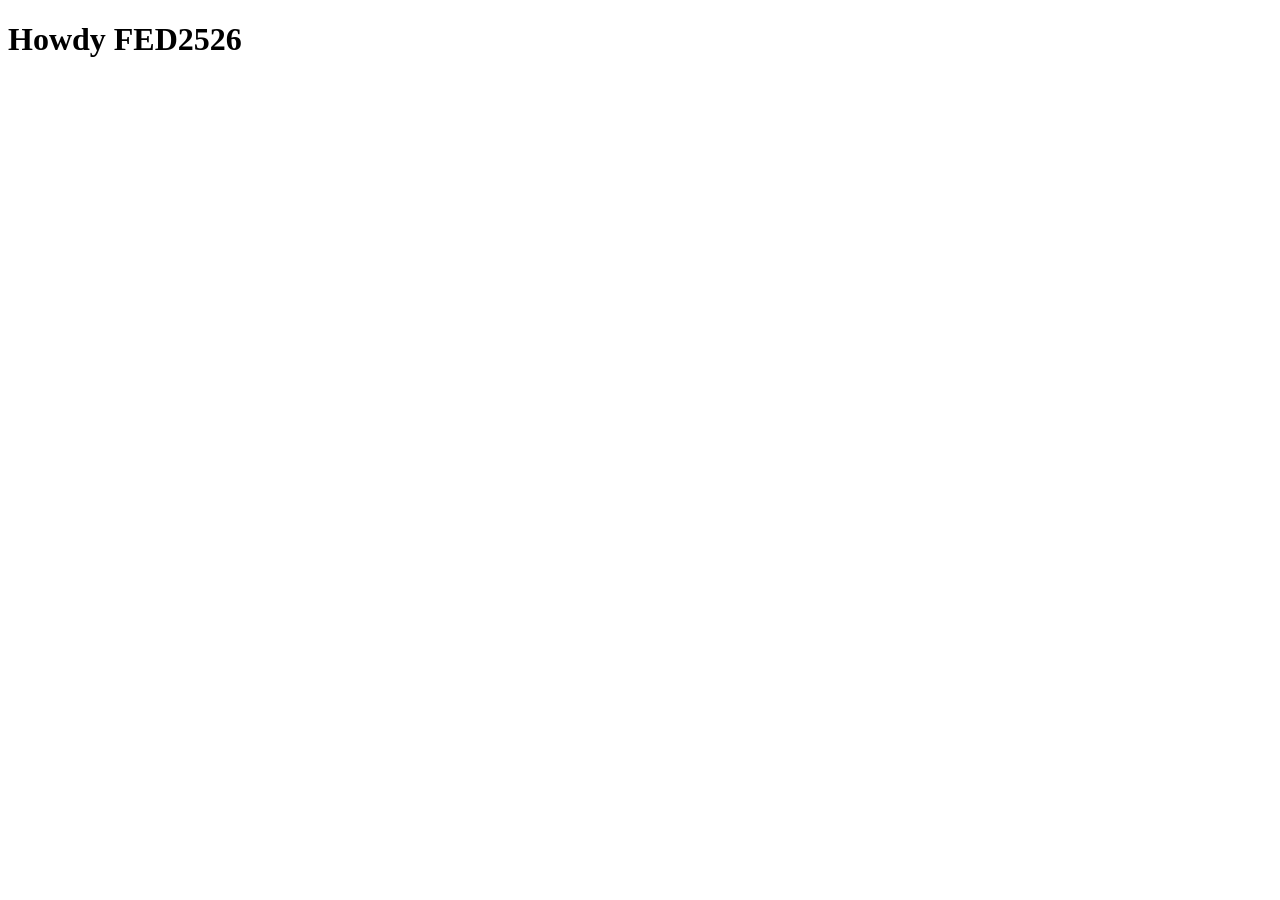
==== index.html @ 10eb2ebd "Add files via upload" ====
<!DOCTYPE html>
<html lang="nl">
	
<head>
	<meta charset="UTF-8">
	<meta name="author" content="jouw naam">
	<meta name="viewport" content="width=device-width, initial-scale=1">
	
	<title>Howdy FED2526</title>

	<link href="styles/style.css" rel="stylesheet">

	<link rel="icon" type="image/svg+xml" href="images/favicon.svg">
</head>

<body>
	<h1>Howdy FED2526</h1>

	<script defer src="scripts/script.js"></script>
</body>
	
</html>
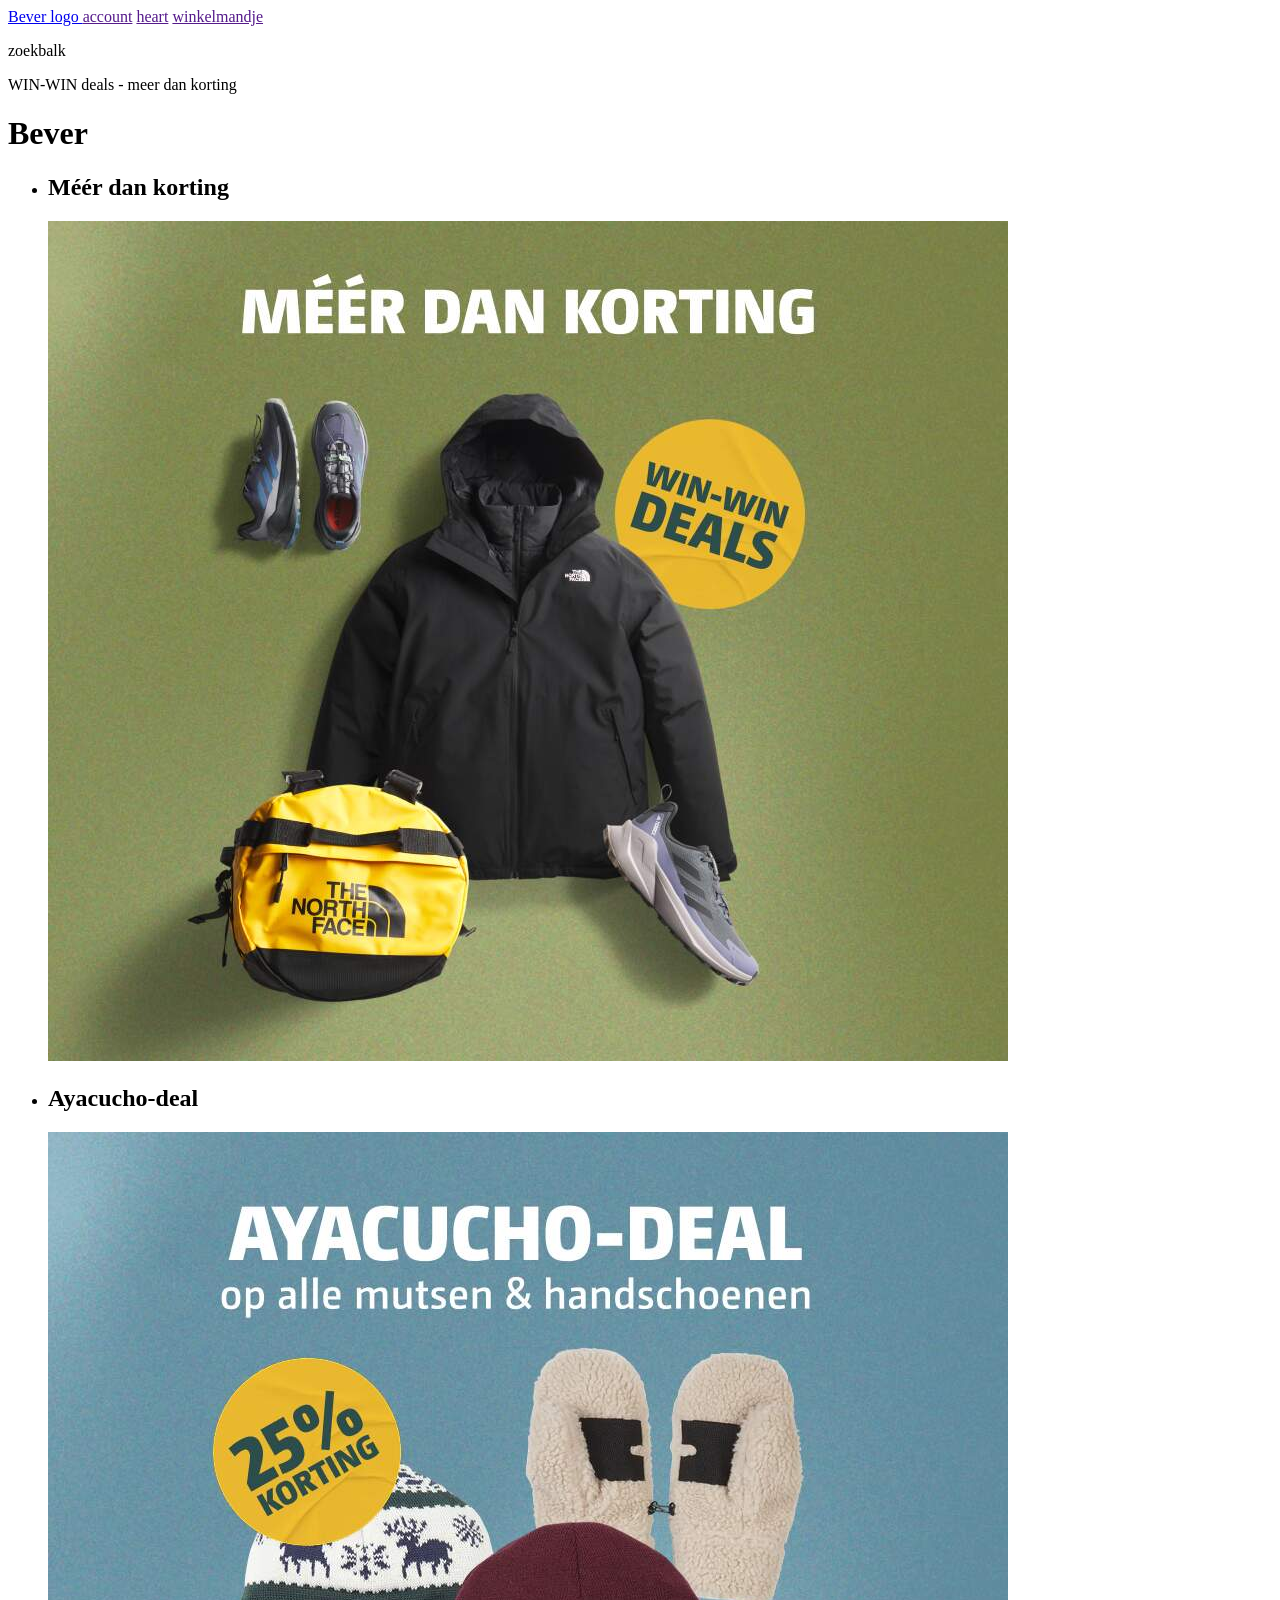
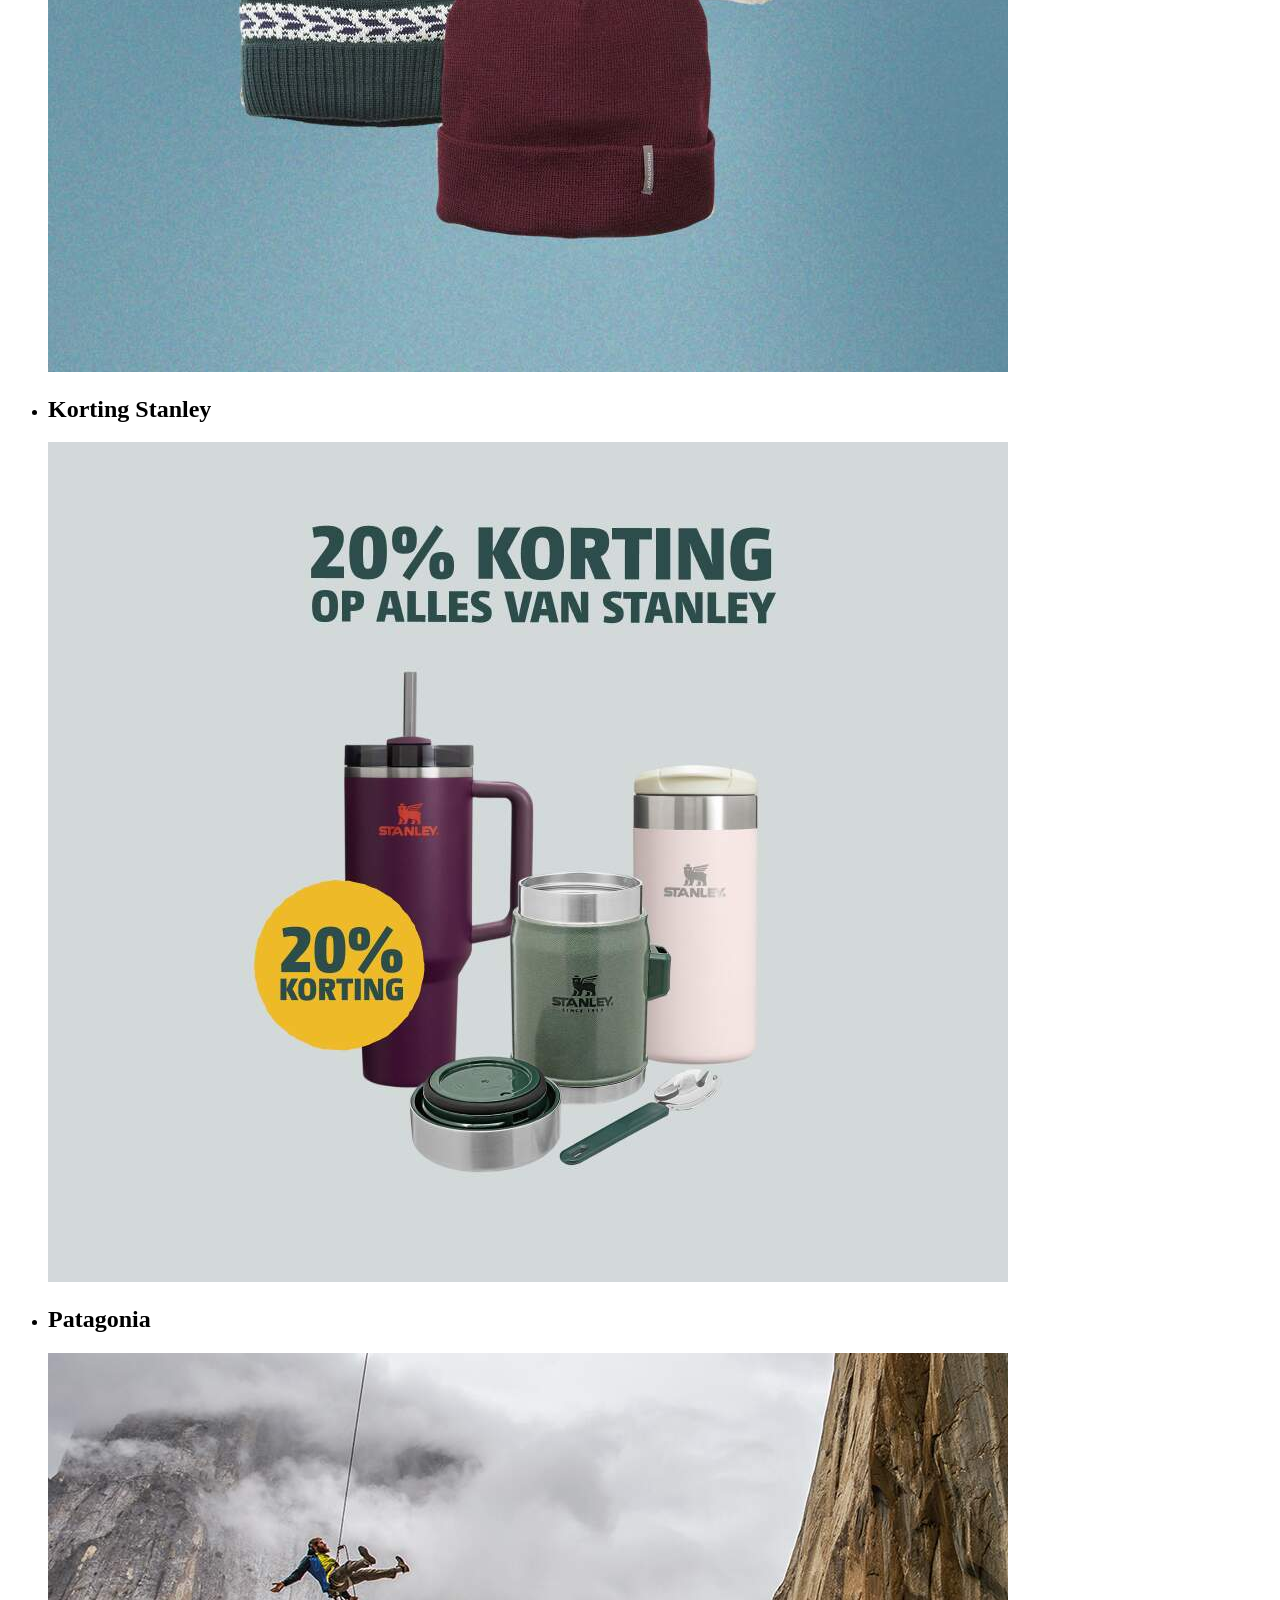
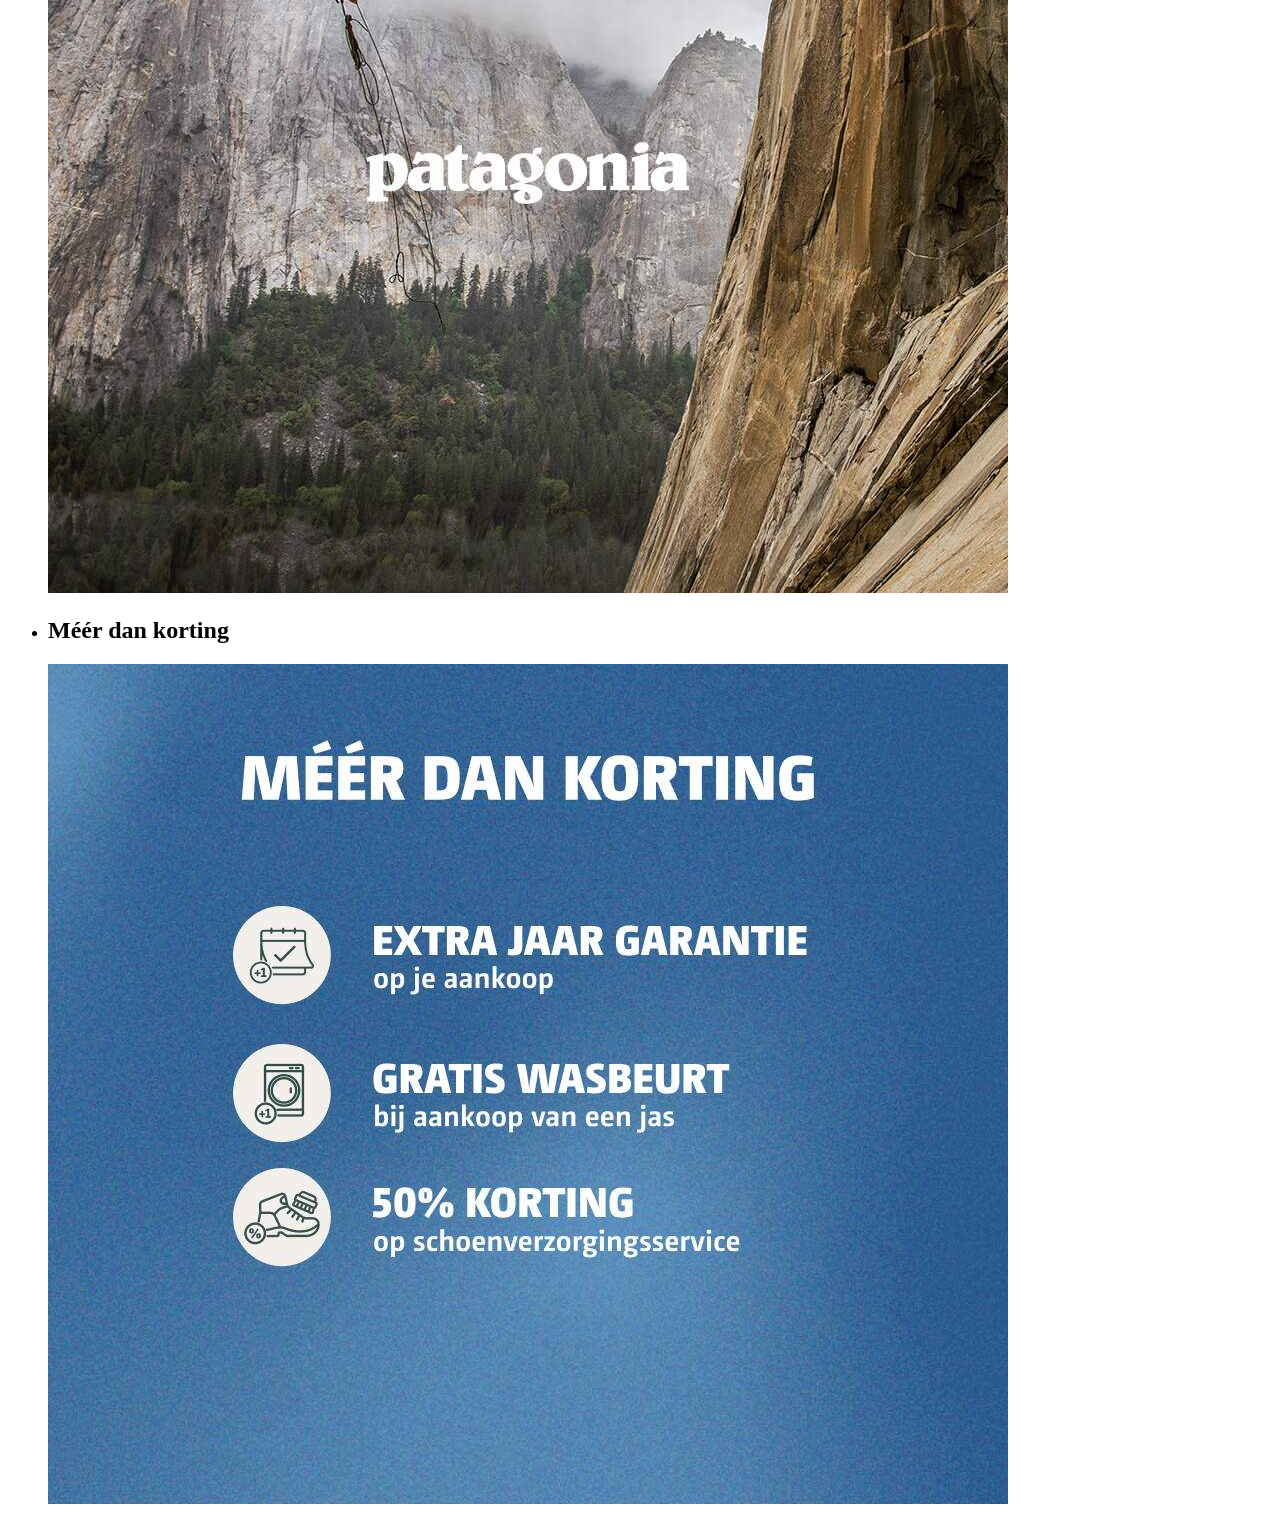
==== commit 385fb86f: "Add files via upload" ====
--- a/index.html
+++ b/index.html
@@ -1,11 +1,11 @@
 <!DOCTYPE html>
 <html lang="nl">
-	
+
 <head>
 	<meta charset="UTF-8">
 	<meta name="author" content="jouw naam">
 	<meta name="viewport" content="width=device-width, initial-scale=1">
-	
+
 	<title>Howdy FED2526</title>
 
 	<link href="styles/style.css" rel="stylesheet">
@@ -14,9 +14,62 @@
 </head>
 
 <body>
-	<h1>Howdy FED2526</h1>
+	<header>
+		<nav>
+			<!-- Hamburger menu  -->
+			<a href="https://www.bever.nl/"> Bever logo </a>
+			<a href="">account</a>
+			<a href="">heart</a>
+			<a href="">winkelmandje</a>
+			<p>zoekbalk</p>
+			<p>WIN-WIN deals - meer dan korting </p>
+		</nav>
+
+	</header>
+
+	<main>
+
+		<h1>Bever</h1>
+
+		<section>
+			<ul>
+				<li>
+					<h2>Méér dan korting </h2>
+					<img src="images/Korting.jpeg" alt="Meer dan korting op verschillende producten. Shop nu" />
+				</li>
+
+				<li>
+					<h2>Ayacucho-deal </h2>
+					<img src="images/AyacuchoDeal.jpeg" alt="Ayacucho-deal op alle mutsen en handschoenen. Shop nu" />
+				</li>
+
+				<li>
+					<h2>Korting Stanley </h2>
+					<img src="images/StanleySale.jpeg" alt="20% korting op alles van staneley. Shop nu" />
+				</li>
+
+				<li>
+					<h2>Patagonia </h2>
+					<img src="images/Patagonia.jpeg" alt="Patagonia, de herontworpen Nano Puff. Shop Patagonia" />
+				</li>
+
+				<li>
+					<h2>Méér dan korting </h2>
+					<img src="images/MeerDanKorting.jpeg" alt="Meer dan korting. Verschillende acties" />
+				</li>
+			</ul>
+
+		</section>
+
+	</main>
+
+
+	<footer>
+
+	</footer>
 
 	<script defer src="scripts/script.js"></script>
+
 </body>
-	
-</html>
+
+</html>
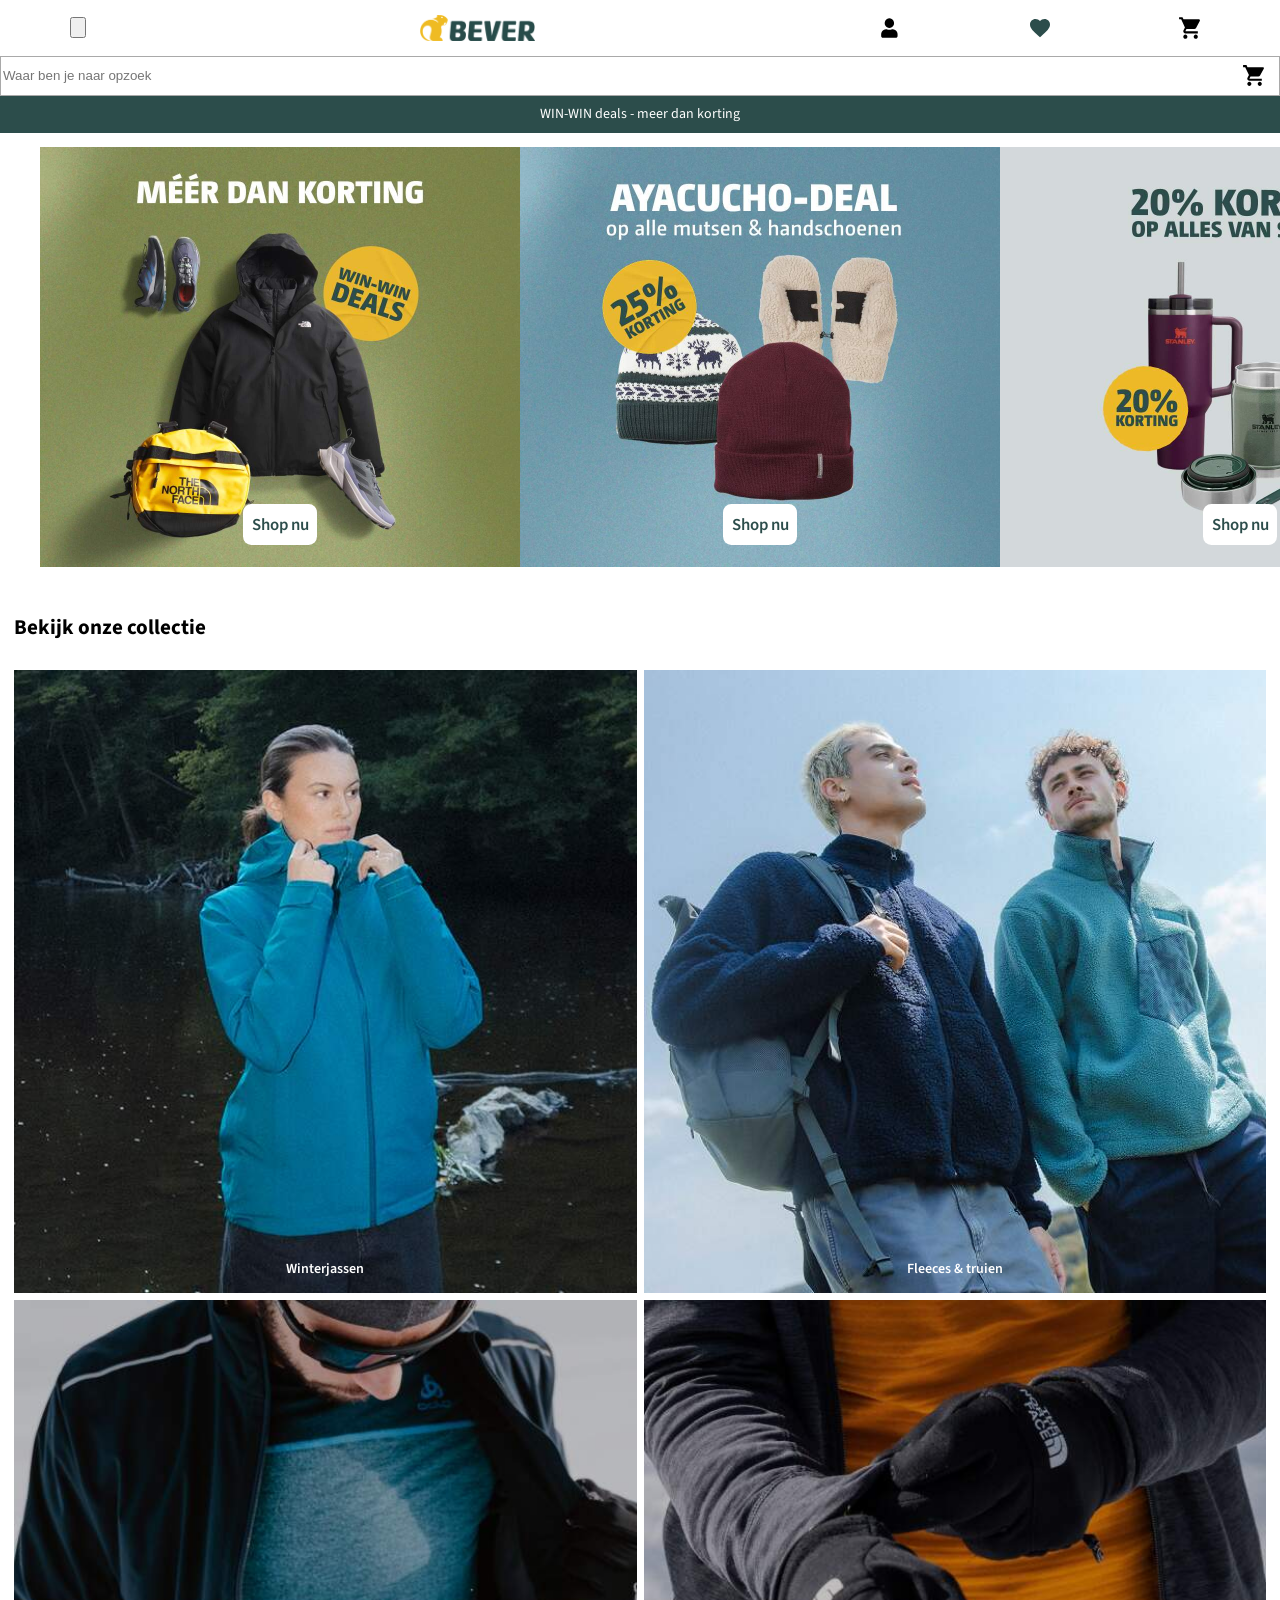
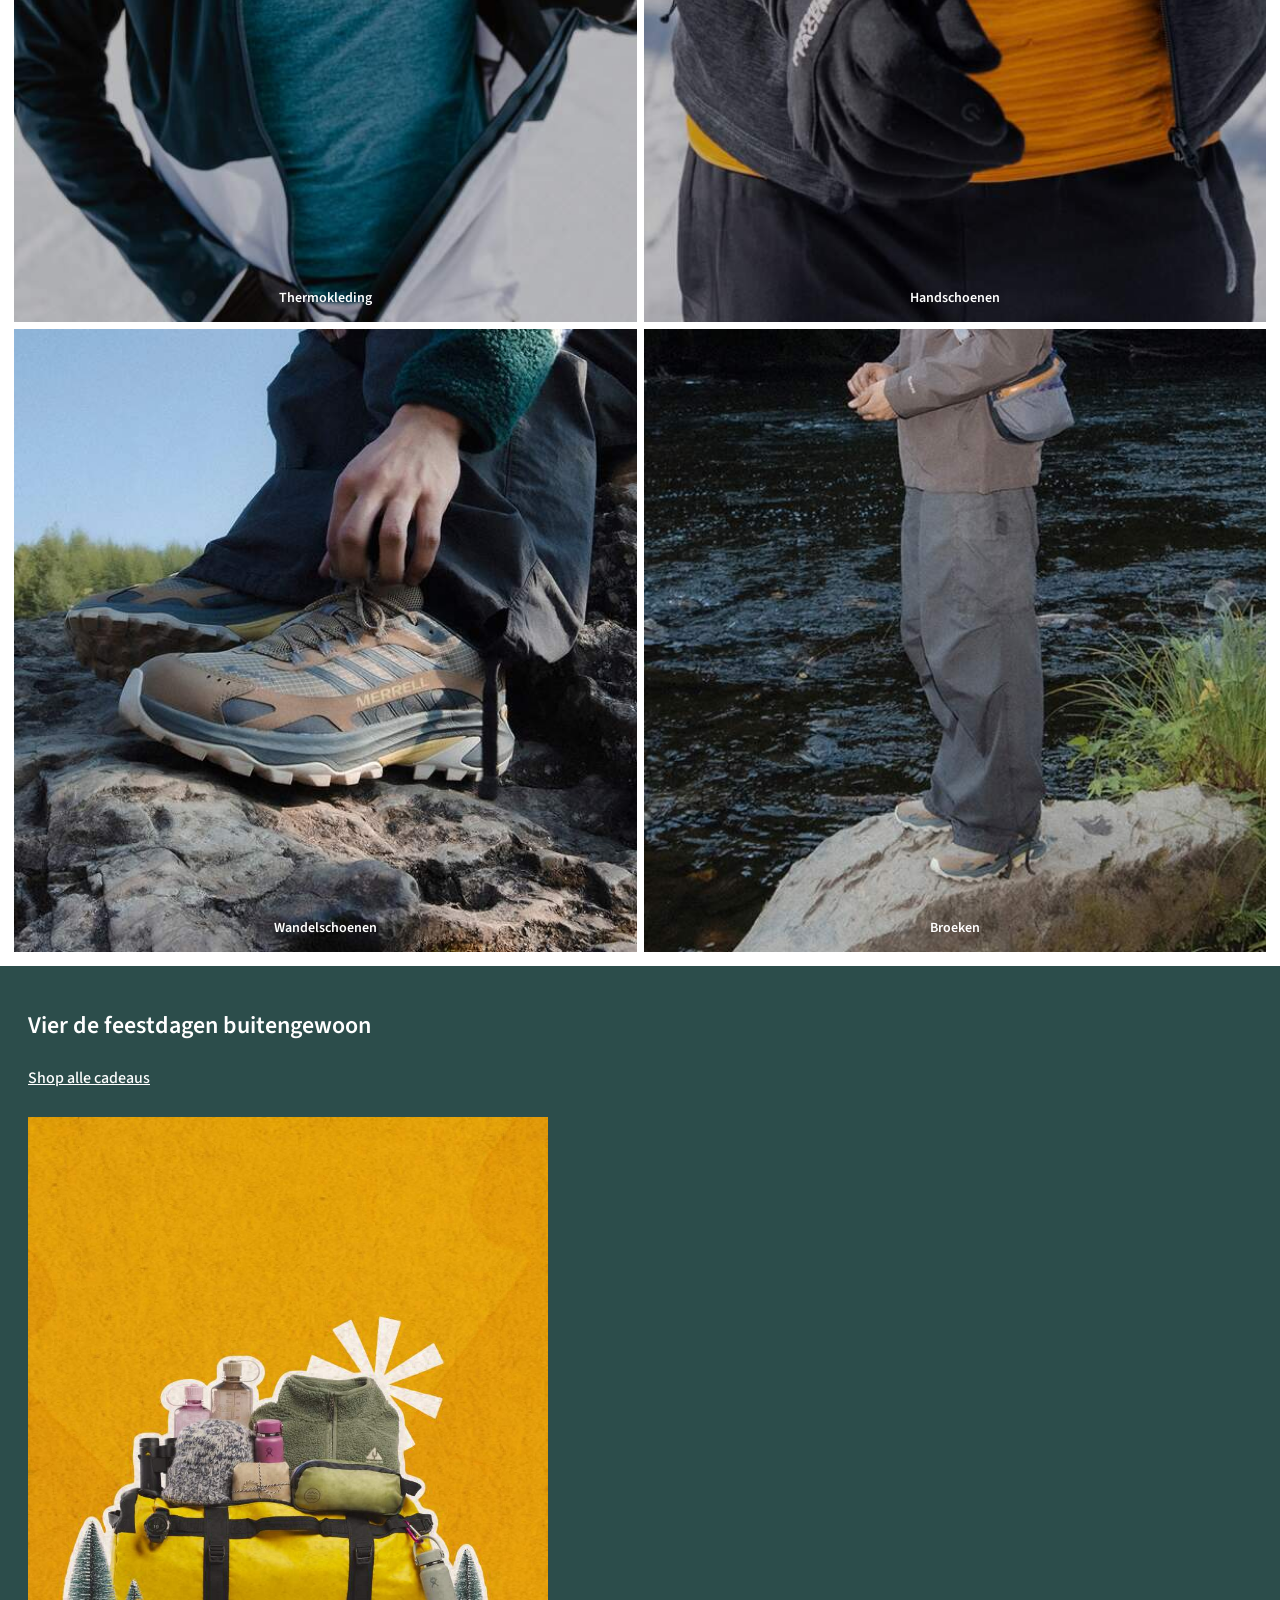
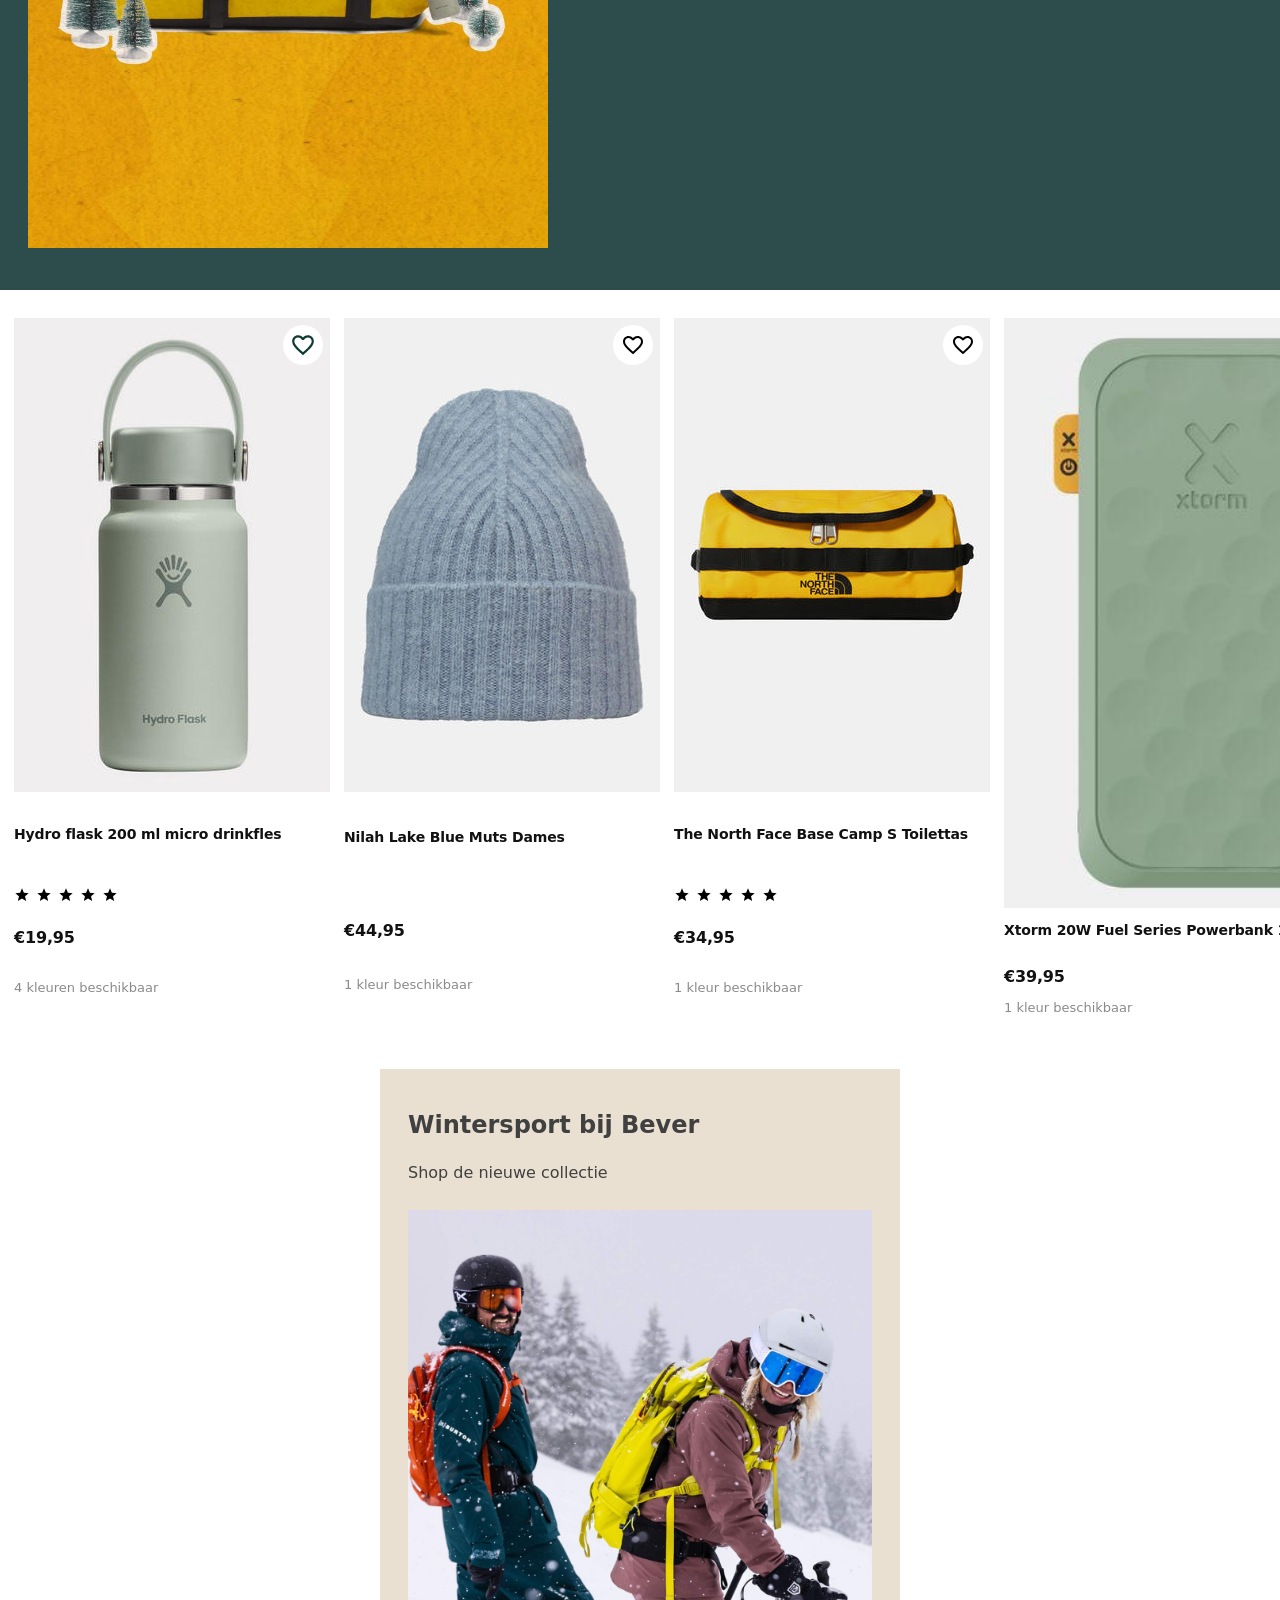
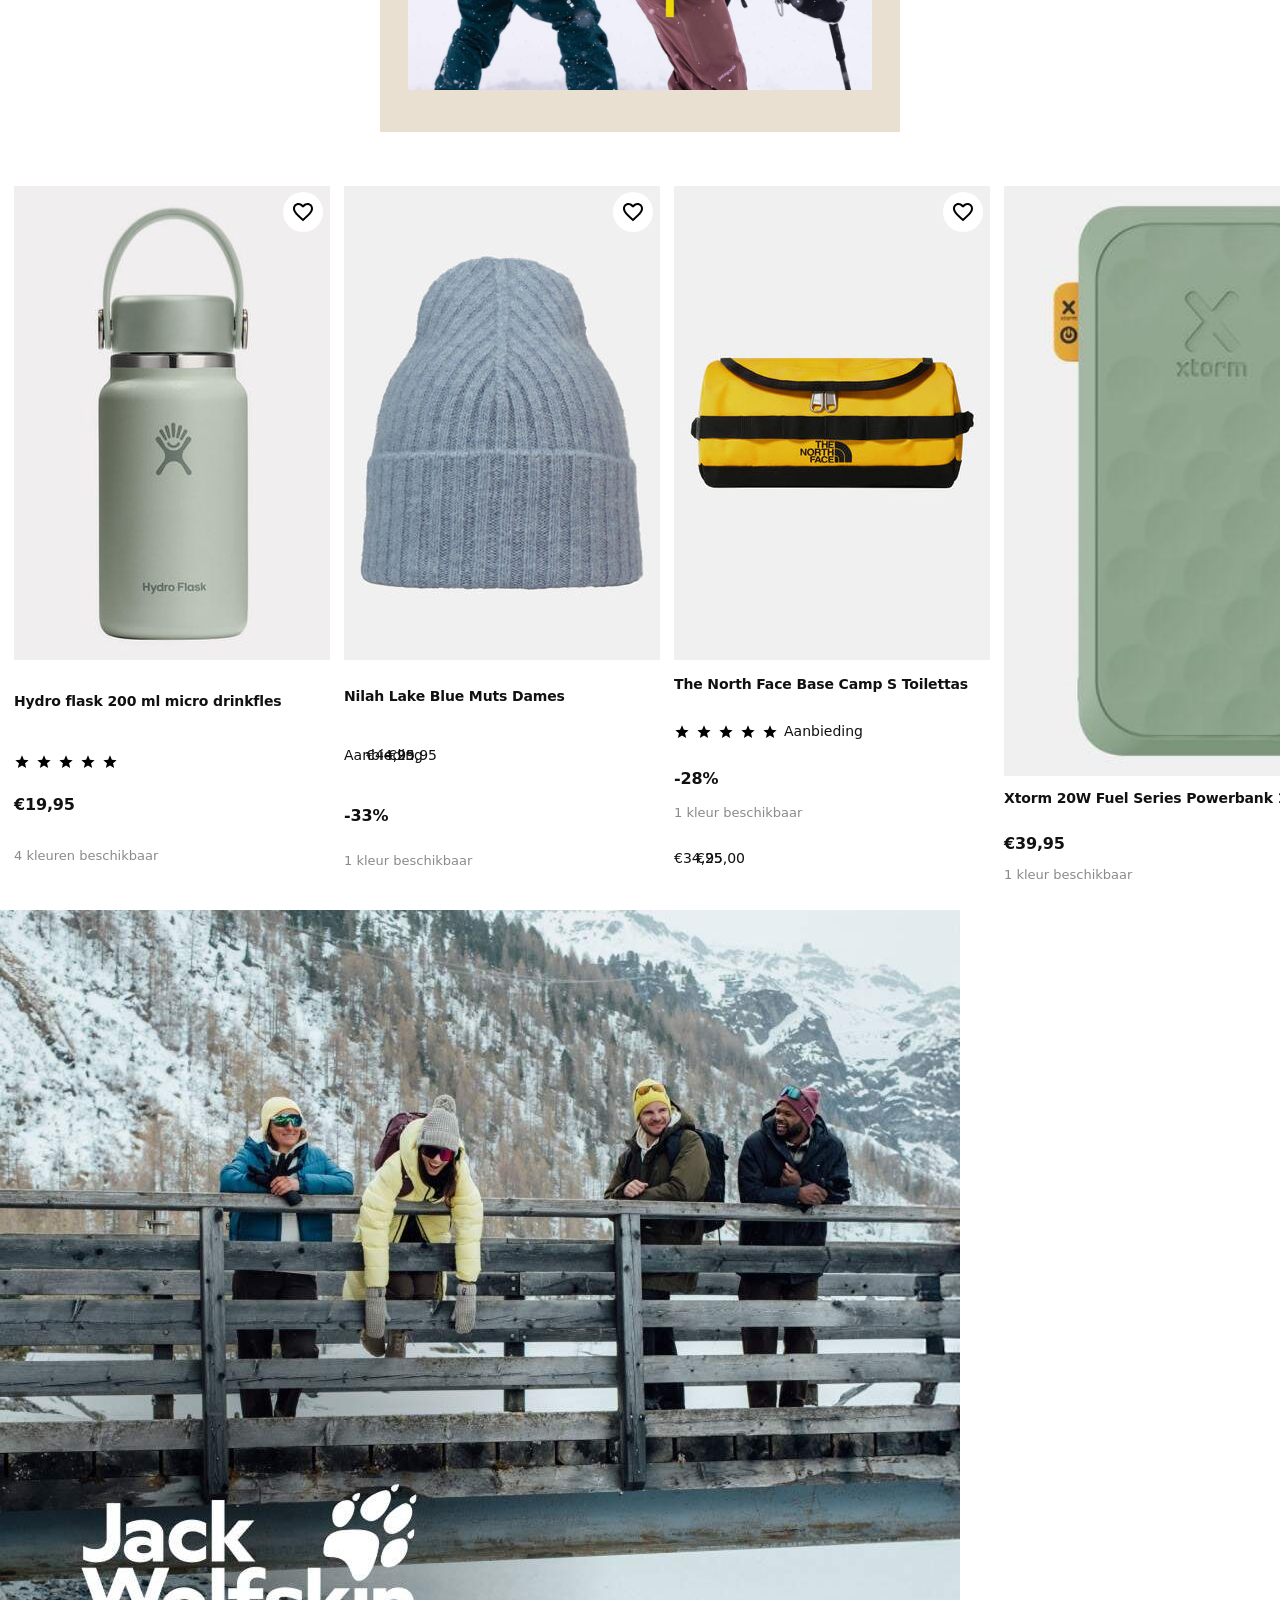
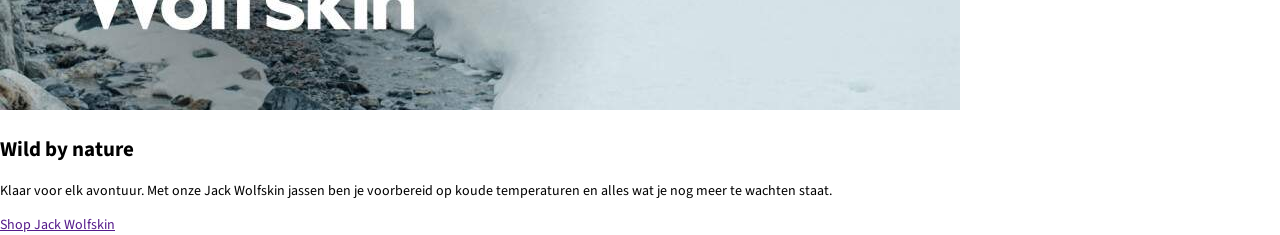
==== commit 1621bd14: "Add files via upload" ====
--- a/index.html
+++ b/index.html
@@ -6,60 +6,312 @@
 	<meta name="author" content="jouw naam">
 	<meta name="viewport" content="width=device-width, initial-scale=1">
 
-	<title>Howdy FED2526</title>
+	<title>Bever '25-'26</title>
 
 	<link href="styles/style.css" rel="stylesheet">
+	<link rel="preconnect" href="https://fonts.googleapis.com">
+	<link rel="preconnect" href="https://fonts.gstatic.com" crossorigin>
+	<link
+		href="https://fonts.googleapis.com/css2?family=Saira:ital,wght@0,100..900;1,100..900&family=Source+Sans+3:ital,wght@0,200..900;1,200..900&display=swap"
+		rel="stylesheet">
 
 	<link rel="icon" type="image/svg+xml" href="images/favicon.svg">
 </head>
 
 <body>
 	<header>
+		<div>
+
+			<button aria-hidden="true"><img src="https://assets.codepen.io/274456/ui-icon-hamburger.svg"
+					alt="" /></button>
+
+
+
+			<img src="images/BeverLogo.png" alt="home" href="index.html" />
+			<img src="images/account.svg" alt="" />
+
+			<svg width="24" height="24" viewBox="0 0 24 24" xmlns="http://www.w3.org/2000/svg" focusable="false"
+				aria-hidden="true" class="as-a-icon__svg">
+				<path
+					d="m12 21.333-1.45-1.318C5.4 15.349 2 12.272 2 8.495 2 5.418 4.42 3 7.5 3c1.74 0 3.41.81 4.5 2.088C13.09 3.81 14.76 3 16.5 3 19.58 3 22 5.418 22 8.495c0 3.777-3.4 6.854-8.55 11.53L12 21.332Z">
+				</path>
+			</svg>
+			<img src="images/basket.svg" alt="">
+		</div>
+
 		<nav>
-			<!-- Hamburger menu  -->
-			<a href="https://www.bever.nl/"> Bever logo </a>
-			<a href="">account</a>
-			<a href="">heart</a>
-			<a href="">winkelmandje</a>
-			<p>zoekbalk</p>
-			<p>WIN-WIN deals - meer dan korting </p>
+			<ul>
+				<li><a href="#"> Dames</a></li>
+				<li><a href="#"> Heren</a></li>
+				<li><a href="#"> Kids</a></li>
+				<li><a href="#"> Schoenen</a></li>
+				<li><a href="#"> Rugtassen & tassen</a></li>
+				<li><a href="#"> Electronica</a>
+				</li>
+			</ul>
 		</nav>
 
+		<div>
+			<input type="search" name="zoeken" placeholder="Waar ben je naar opzoek" />
+			<img src="images/basket.svg">
+		</div>
+
+		<p>WIN-WIN deals - meer dan korting </p>
+
+
+		<ul>
+			<li>
+				<img src="images/Korting.jpeg" alt="Meer dan korting op verschillende producten. Shop nu" />
+				<a href="">Shop nu</a>
+			</li>
+
+			<li>
+				<img src="images/AyacuchoDeal.jpeg" alt="Ayacucho-deal op alle mutsen en handschoenen. Shop nu" />
+				<a href="">Shop nu</a>
+			</li>
+
+			<li>
+				<img src="images/StanleySale.jpeg" alt="20% korting op alles van staneley. Shop nu" />
+				<a href="">Shop nu</a>
+			</li>
+
+			<li>
+				<img src="images/Patagonia.jpeg" alt="Patagonia, de herontworpen Nano Puff. Shop Patagonia" />
+				<a href="">Shop patagonia</a>
+			</li>
+
+			<li>
+
+				<img src="images/MeerDanKorting.jpeg" alt="Meer dan korting. Verschillende acties" />
+				<a href="">Shop nu</a>
+			</li>
+		</ul>
+
 	</header>
 
 	<main>
 
-		<h1>Bever</h1>
-
-		<section>
+		<h1 class="visually-hidden">Bever</h1>
+
+		<section>
+			<h2>Bekijk onze collectie</h2>
+
+			<article>
+				<a href="">
+					<img src="images/winterjassen.jpeg" alt="" />
+					<p>Winterjassen</p>
+				</a>
+			</article>
+
+			<article>
+				<a href="">
+					<img src="images/fleeces.jpeg" alt="" />
+					<p>Fleeces & truien</p>
+				</a>
+			</article>
+
+			<article>
+				<a href="">
+					<img src="images/thermokleding.jpeg" alt="" />
+					<p>Thermokleding</p>
+				</a>
+			</article>
+
+			<article>
+				<a href="">
+					<img src="images/handschoenen.jpeg" alt="" />
+					<p>Handschoenen</p>
+				</a>
+			</article>
+
+			<article>
+				<a href="">
+					<img src="images/wandelschoenen.jpeg" alt="" />
+					<p>Wandelschoenen</p>
+				</a>
+			</article>
+
+			<article>
+				<a href="">
+					<img src="images/broeken.jpeg" alt="" />
+					<p>Broeken</p>
+				</a>
+			</article>
+
+		</section>
+
+		<section>
+			<h2>Vier de feestdagen buitengewoon</h2>
+			<a href="">Shop alle cadeaus</a>
+			<img src="images/cadeaus.jpeg">
+
+		</section>
+
+		<section>
+			<!-- H2? -->
 			<ul>
 				<li>
-					<h2>Méér dan korting </h2>
-					<img src="images/Korting.jpeg" alt="Meer dan korting op verschillende producten. Shop nu" />
-				</li>
-
-				<li>
-					<h2>Ayacucho-deal </h2>
-					<img src="images/AyacuchoDeal.jpeg" alt="Ayacucho-deal op alle mutsen en handschoenen. Shop nu" />
-				</li>
-
-				<li>
-					<h2>Korting Stanley </h2>
-					<img src="images/StanleySale.jpeg" alt="20% korting op alles van staneley. Shop nu" />
-				</li>
-
-				<li>
-					<h2>Patagonia </h2>
-					<img src="images/Patagonia.jpeg" alt="Patagonia, de herontworpen Nano Puff. Shop Patagonia" />
-				</li>
-
-				<li>
-					<h2>Méér dan korting </h2>
-					<img src="images/MeerDanKorting.jpeg" alt="Meer dan korting. Verschillende acties" />
+					<img src="images/hydroflask.jpg" alt="">
+					<button class="">
+						<svg width="24" height="24" viewBox="0 0 24 24" xmlns="http://www.w3.org/2000/svg"
+							focusable="false" aria-hidden="true" class="as-a-icon__svg">
+							<path fill-rule="evenodd" clip-rule="evenodd"
+								d="M12 5.09C13.09 3.81 14.76 3 16.5 3 19.58 3 22 5.42 22 8.5c0 3.777-3.394 6.855-8.537 11.518l-.013.012L12 21.35l-1.45-1.31-.04-.036C5.384 15.344 2 12.27 2 8.5 2 5.42 4.42 3 7.5 3c1.74 0 3.41.81 4.5 2.09Zm0 13.56.1-.1C16.86 14.24 20 11.39 20 8.5c0-2-1.5-3.5-3.5-3.5-1.54 0-3.04.99-3.56 2.36h-1.87C10.54 5.99 9.04 5 7.5 5 5.5 5 4 6.5 4 8.5c0 2.89 3.14 5.74 7.9 10.05l.1.1Z">
+							</path>
+						</svg>
+					</button>
+					<h3>Hydro flask 200 ml micro drinkfles</h3>
+					<img src="images/star.svg" alt="">
+					<img src="images/star.svg" alt="">
+					<img src="images/star.svg" alt="">
+					<img src="images/star.svg" alt="">
+					<img src="images/star.svg" alt="">
+					<p>€19,95</p>
+					<p>4 kleuren beschikbaar</p>
+
+				</li>
+
+				<li>
+					<img src="images/buffmuts.jpg" alt="">
+					<button class="">
+						<img src="images/heart.svg">
+					</button>
+					
+					<h3>Nilah Lake Blue Muts Dames</h3>
+					<p>€44,95</p>
+					<p>1 kleur beschikbaar</p>
+
+				</li>
+
+				<li>
+					<img src="images/toilettas.jpg" alt="">
+					<button class="">
+						<img src="images/heart.svg">
+					</button>
+					
+					<h3>The North Face Base Camp S Toilettas</h3>
+					<img src="images/star.svg" alt="">
+					<img src="images/star.svg" alt="">
+					<img src="images/star.svg" alt="">
+					<img src="images/star.svg" alt="">
+					<img src="images/star.svg" alt="">
+					<p>€34,95</p>
+					
+					<p>1 kleur beschikbaar</p>
+
+				</li>
+
+				<li>
+					<img src="images/powerbank.jpg" alt="">
+					<button class="">
+						<img src="images/heart.svg">
+					</button>
+					<h3>Xtorm 20W Fuel Series Powerbank 10.000 Oplader</h3>
+					<p>€39,95</p>
+					<p>1 kleur beschikbaar</p>
+
 				</li>
 			</ul>
 
-		</section>
+
+
+		</section>
+
+		<section>
+			<h2>Wintersport bij Bever</h2>
+			<a href="">Shop de nieuwe collectie</a>
+			<img src="images/wintersport.jpeg">
+
+		</section>
+
+
+		<!-- NOG PRGRAMMEREN NAAR ECHTE CAROUSEL - INHOUD -->
+		<section>
+
+			<!-- H2? -->
+			<ul>
+				<li>
+					<img src="images/hydroflask.jpg" alt="">
+					<button class="">
+						<img src="images/heart.svg">
+					</button>
+					<h3>Hydro flask 200 ml micro drinkfles</h3>
+					<img src="images/star.svg" alt="">
+					<img src="images/star.svg" alt="">
+					<img src="images/star.svg" alt="">
+					<img src="images/star.svg" alt="">
+					<img src="images/star.svg" alt="">
+					<p>€19,95</p>
+					<p>4 kleuren beschikbaar</p>
+
+				</li>
+
+				<li>
+					<img src="images/buffmuts.jpg" alt="">
+					<button class="">
+						<img src="images/heart.svg">
+					</button>
+					<!-- span?? -->
+					<p>-33%</p>
+					<p>Aanbieding</p>
+					<h3>Nilah Lake Blue Muts Dames</h3>
+
+					<p>€44,95</p>
+					<!-- span?? -->
+					<p>€29,95</p>
+					<p>1 kleur beschikbaar</p>
+
+				</li>
+
+				<li>
+					<img src="images/toilettas.jpg" alt="">
+					<button class="">
+						<img src="images/heart.svg">
+					</button>
+					<!-- span?? -->
+					<p>-28%</p>
+					<p>Aanbieding</p>
+					<h3>The North Face Base Camp S Toilettas</h3>
+					<img src="images/star.svg" alt="">
+					<img src="images/star.svg" alt="">
+					<img src="images/star.svg" alt="">
+					<img src="images/star.svg" alt="">
+					<img src="images/star.svg" alt="">
+					<p>€34,95</p>
+					<!-- span?? -->
+					<p>€25,00</p>
+					<p>1 kleur beschikbaar</p>
+
+				</li>
+
+				<li>
+					<img src="images/powerbank.jpg" alt="">
+					<button class="">
+						<img src="images/heart.svg">
+					</button>
+					<h3>Xtorm 20W Fuel Series Powerbank 10.000 Oplader</h3>
+					<!-- span?? -->
+					<p>€39,95</p>
+					<p>1 kleur beschikbaar</p>
+
+				</li>
+			</ul>
+
+		</section>
+
+			<section>
+				<img src="images/jackwolfskin.jpeg" alt="">
+				<h2>Wild by nature</h2>
+				<p>Klaar voor elk avontuur.
+					Met onze Jack Wolfskin jassen ben je voorbereid op koude temperaturen en alles wat je nog meer te
+					wachten staat.</p>
+				<a href="">Shop Jack Wolfskin</a>
+			</section>
+
+			<!-- NOG PRGRAMMEREN NAAR ECHTE CAROUSEL - INHOUD -->
+			<section>
+
+			
 
 	</main>
 
--- a/styles/style.css
+++ b/styles/style.css
@@ -0,0 +1,480 @@
+/**************/
+/* CSS REMEDY */
+/**************/
+*,
+*::after,
+*::before {
+  box-sizing: border-box;
+}
+
+img {
+  max-width: 100%;
+}
+
+/*********************/
+/* CUSTOM PROPERTIES */
+/*********************/
+:root {
+  /* startje */
+  --primary-color-text: #111;
+  --secondary-color-text: #fff;
+  --color-background: #eee;
+  --primary-color: #2c4d4b;
+  --secondary-color: #efba28;
+  --fontFamily: "Source Sans 3", sans-serif;
+}
+
+/****************/
+/* STYLING */
+/****************/
+
+html {
+  font-family: var(--fontFamily);
+  font-size: 14px;
+  font-weight: 400;
+}
+
+body {
+  margin: 0;
+}
+
+/* HEADER, behalve header ul */
+
+header>button {
+  /* JOUW CODE HIER - stap 3 */
+  order: -1;
+}
+
+header div:nth-of-type(1) {
+  display: grid;
+  grid-template-columns: 10% auto 12% 12% 12%;
+  padding: 1.1em;
+  align-items: center;
+  justify-items: center;
+}
+
+header div:nth-of-type(2) {
+  position: relative;
+}
+
+header div:nth-of-type(2) input {
+  width: 100%;
+  height: 3em;
+  padding-right: 3em;
+  border: thin solid #a9a9a9;
+}
+
+header div:nth-of-type(2) img {
+  position: absolute;
+  right: 1em;
+  top: 0.5em;
+  pointer-events: none;
+}
+
+header p {
+  background-color: var(--primary-color);
+  color: var(--secondary-color-text);
+  padding: 0.6em;
+  margin: 0;
+  text-align: center;
+}
+
+header div button {
+  outline: none;
+}
+
+header div img {
+  height: 1.8em;
+}
+
+/* ZOEKBALK */
+
+header div label {
+
+  display: block;
+  font: var(--fontFamily)
+}
+
+input {
+  width: 100%;
+  padding-right: 3em;
+}
+
+
+/* NAV */
+
+nav {
+  position: absolute;
+  translate: -110% 0%;
+  transition: translate .3s;
+  width: 100%;
+}
+
+
+nav.toonMenu {
+  translate: 0% 0%;
+  z-index: 1;
+}
+
+nav>ul {
+  /* JOUW CODE HIER - stap 8 */
+  flex-direction: column;
+  padding: 0.3em;
+  margin: 0;
+}
+
+/* CAROUSEL HEADER */
+
+header ul li {
+  display: grid;
+  grid-template-columns: 100%;
+  grid-template-rows: 80% 20%;
+  max-width: 100vw;
+  text-align: center;
+}
+
+header ul li img {
+  height: 30em;
+  overflow: scroll;
+  object-fit: cover;
+  grid-area: 1 / 1 / 3 / 2;
+  /* https://css-tricks.com/almanac/properties/o/object-fit/ */
+}
+
+header nav ul {
+  background-color: white;
+}
+
+/* header carousel, misschien naar var */
+header>ul {
+  display: flex;
+  overflow: auto;
+  scroll-snap-type: x mandatory;
+  scroll-behavior: smooth;
+  /* zodat je niet per ongeluk 'back' scrollt */
+  overscroll-behavior-x: contain;
+}
+
+/* ul carousel, zelfde als header ul */
+section ul {
+  display: flex;
+  overflow: auto;
+  scroll-snap-type: x mandatory;
+  scroll-behavior: smooth;
+  /* zodat je niet per ongeluk 'back' scrollt */
+  overscroll-behavior-x: contain;
+  padding: 1em;
+  gap: 1em;
+
+}
+
+li {
+
+  flex-shrink: 0;
+  scroll-snap-align: center;
+}
+
+li a {
+  text-decoration: none;
+  font-size: 1.2em;
+  font-weight: 600;
+  color: var(--primary-color);
+}
+
+header a {
+  padding: .5em;
+  grid-area: 2 / 1 / 3 / 2;
+  background-color: white;
+  margin: auto;
+  border-radius: .5em;
+}
+
+svg {
+  fill: var(--primary-color)
+}
+
+section:nth-of-type(1) {
+  display: grid;
+  grid-template-columns: repeat(2, 1fr);
+  gap: .5em;
+  padding: 1em;
+}
+
+section:nth-of-type(1) h2 {
+  grid-column: 1 / -1;
+  margin-bottom: 1em;
+}
+
+section:nth-of-type(1) article {
+  position: relative;
+  aspect-ratio: 1 / 1;
+  overflow: hidden;
+}
+
+section:nth-of-type(1) article a {
+  display: block;
+  width: 100%;
+  height: 100%;
+  text-decoration: none;
+  color: inherit;
+}
+
+section:nth-of-type(1) article img {
+  width: 100%;
+  height: 100%;
+  object-fit: cover;
+}
+
+section:nth-of-type(1) article p {
+  position: absolute;
+  bottom: 0;
+  left: 0;
+  width: 100%;
+  margin: 0;
+  padding: 1em;
+  text-align: center;
+  color: #fff;
+  font-weight: 600;
+}
+
+section:nth-of-type(2) {
+  background-color: var(--primary-color);
+  padding: 3em 2em;
+}
+
+/* Titel */
+section:nth-of-type(2) h2 {
+  margin: 0;
+
+  color: #fff;
+
+  font-weight: 600;
+  font-size: 24px;
+}
+
+/* Link onder de titel */
+section:nth-of-type(2) a {
+  display: inline-block;
+  margin-top: 1.5em;
+
+  color: #fff;
+  text-decoration: underline;
+  font-weight: 500;
+  font-size: 16px;
+}
+
+/* Afbeelding */
+section:nth-of-type(2) img {
+  display: block;
+  margin-top: 2em;
+
+  width: 100%;
+  max-width: 520px;
+
+}
+
+/* SECTION 3 */
+section:nth-of-type(3) section ul {
+  display: grid;
+  grid-template-columns: repeat(4, minmax(0, 1fr));
+  gap: 28px;
+  padding: 0;
+  margin: 0;
+  list-style: none;
+}
+
+/* @media (max-width: 1024px){ section ul{ grid-template-columns: repeat(3, 1fr);} }
+@media (max-width: 768px){  section ul{ grid-template-columns: repeat(2, 1fr);} }
+@media (max-width: 480px){  section ul{ grid-template-columns: 1fr;} } */
+
+
+/* ===== Product card (LI) – “Bever” look ===== */
+section:nth-of-type(3) li,
+section:nth-of-type(5) li {
+  display: grid;
+  grid-template-columns: repeat(5, 16px) 1fr;
+  grid-template-areas:
+    "img img img img img img"
+    "title title title title title title"
+    "s1 s2 s3 s4 s5 count"
+    "price price price price price price"
+    "colors colors colors colors colors colors";
+  row-gap: 14px;
+  column-gap: 6px;
+  font-family: system-ui, -apple-system, Segoe UI, Roboto, Arial, sans-serif;
+  color: #111;
+  max-width: 40%;
+}
+
+/* IMAGE (grote lichtgrijze tile) */
+section:nth-of-type(3) li>img:first-child,
+section:nth-of-type(5) li>img:first-child {
+  grid-area: img;
+  width: 100%;
+  object-fit: contain;
+  display: block;
+}
+
+/* HEART (witte cirkel rechtsboven in tile) */
+section:nth-of-type(3) li>button,
+section:nth-of-type(5) li>button {
+  grid-area: img;
+  justify-self: end;
+  align-self: start;
+  margin: .5em;
+  width: 3em;
+  height: 3em;
+  border: 0;
+  border-radius: 999px;
+  background: #fff;
+
+  display: grid;
+  place-items: center;
+  cursor: pointer;
+}
+
+section:nth-of-type(3) li>button svg,
+section:nth-of-type(5) li>button svg {
+  width: 26px;
+  height: 26px;
+  fill: #0f3b35;
+}
+
+/* TITLE */
+section:nth-of-type(3) li>h3,
+section:nth-of-type(5) li>h3 {
+  grid-area: title;
+  margin: 0;
+  padding: 0 0 0 0;
+  font-size: 14px;
+  line-height: 1.2;
+  font-weight: 600;
+  letter-spacing: -0.01em;
+}
+
+/* STARS */
+section:nth-of-type(3) li>img:nth-of-type(2),
+section:nth-of-type(5) li>img:nth-of-type(2) {
+  grid-area: s1;
+}
+
+section:nth-of-type(3) li>img:nth-of-type(3),
+section:nth-of-type(5) li>img:nth-of-type(3) {
+  grid-area: s2;
+}
+
+section:nth-of-type(3) li>img:nth-of-type(4),
+section:nth-of-type(5) li>img:nth-of-type(4) {
+  grid-area: s3;
+}
+
+section:nth-of-type(3) li>img:nth-of-type(5),
+section:nth-of-type(5) li>img:nth-of-type(5) {
+  grid-area: s4;
+}
+
+section:nth-of-type(3) li>img:nth-of-type(6),
+section:nth-of-type(5) li>img:nth-of-type(6) {
+  grid-area: s5;
+}
+
+section:nth-of-type(3) li>img[src*="star"],
+section:nth-of-type(5) li>img[src*="star"] {
+  width: 18px;
+  height: 18px;
+  align-self: center;
+  display: block;
+}
+
+/* REVIEW COUNT “7” rechts naast sterren */
+section:nth-of-type(3) li::after,
+section:nth-of-type(5) li::after {
+  content: var(--review-count);
+  grid-area: count;
+  align-self: center;
+  justify-self: start;
+  font-size: 14px;
+  color: #6b7280;
+  margin-left: 4px;
+}
+
+/* PRICE */
+section:nth-of-type(3) li>p:first-of-type,
+section:nth-of-type(5) li>p:first-of-type {
+  grid-area: price;
+  margin: 0;
+  font-size: 16px;
+  font-weight: 800;
+  letter-spacing: -0.01em;
+}
+
+/* COLORS */
+section:nth-of-type(3) li>p:last-of-type,
+section:nth-of-type(5) li>p:last-of-type {
+  grid-area: colors;
+  margin: 0;
+  font-size: 13px;
+  font-weight: 400;
+  color: #8A8A8A;
+  ;
+}
+
+/* Spacing onder tile (zoals voorbeeld: tekst “hangt” onder tile) */
+section:nth-of-type(3) li>h3,
+section:nth-of-type(3) li>img[src*="star"],
+section:nth-of-type(3) li::after,
+section:nth-of-type(3) li>p section:nth-of-type(5) li>h3,
+section:nth-of-type(5) li>img[src*="star"],
+section:nth-of-type(5) li::after,
+section:nth-of-type(5) li>p {
+  padding-left: 0;
+}
+
+/* SECTION 4 */
+section:nth-of-type(4) {
+  background-color: #E9E0D2;
+  max-width: 520px;
+  margin: 40px auto;
+  font-family: system-ui, sans-serif;
+  padding: 3em 2em;
+}
+
+section:nth-of-type(4) h2 {
+
+  margin: 0;
+  color: #404040;
+  ;
+  font-weight: 600;
+  font-size: 24px;
+}
+
+section:nth-of-type(4) a {
+  display: inline-block;
+  margin-top: 1.5em;
+  color: #404040;
+  text-decoration: none;
+  font-weight: 500;
+  font-size: 16px;
+}
+
+
+section:nth-of-type(4) img {
+  height: 480px;
+  object-fit: cover;
+  display: block;
+  margin-top: 2em;
+  width: 100%;
+  max-width: 520px;
+}
+
+.visually-hidden {
+  position: absolute;
+  width: 1px;
+  height: 1px;
+  padding: 0;
+  margin: -1px;
+  overflow: hidden;
+  clip: rect(0, 0, 0, 0);
+  white-space: nowrap;
+  border: 0;
+}
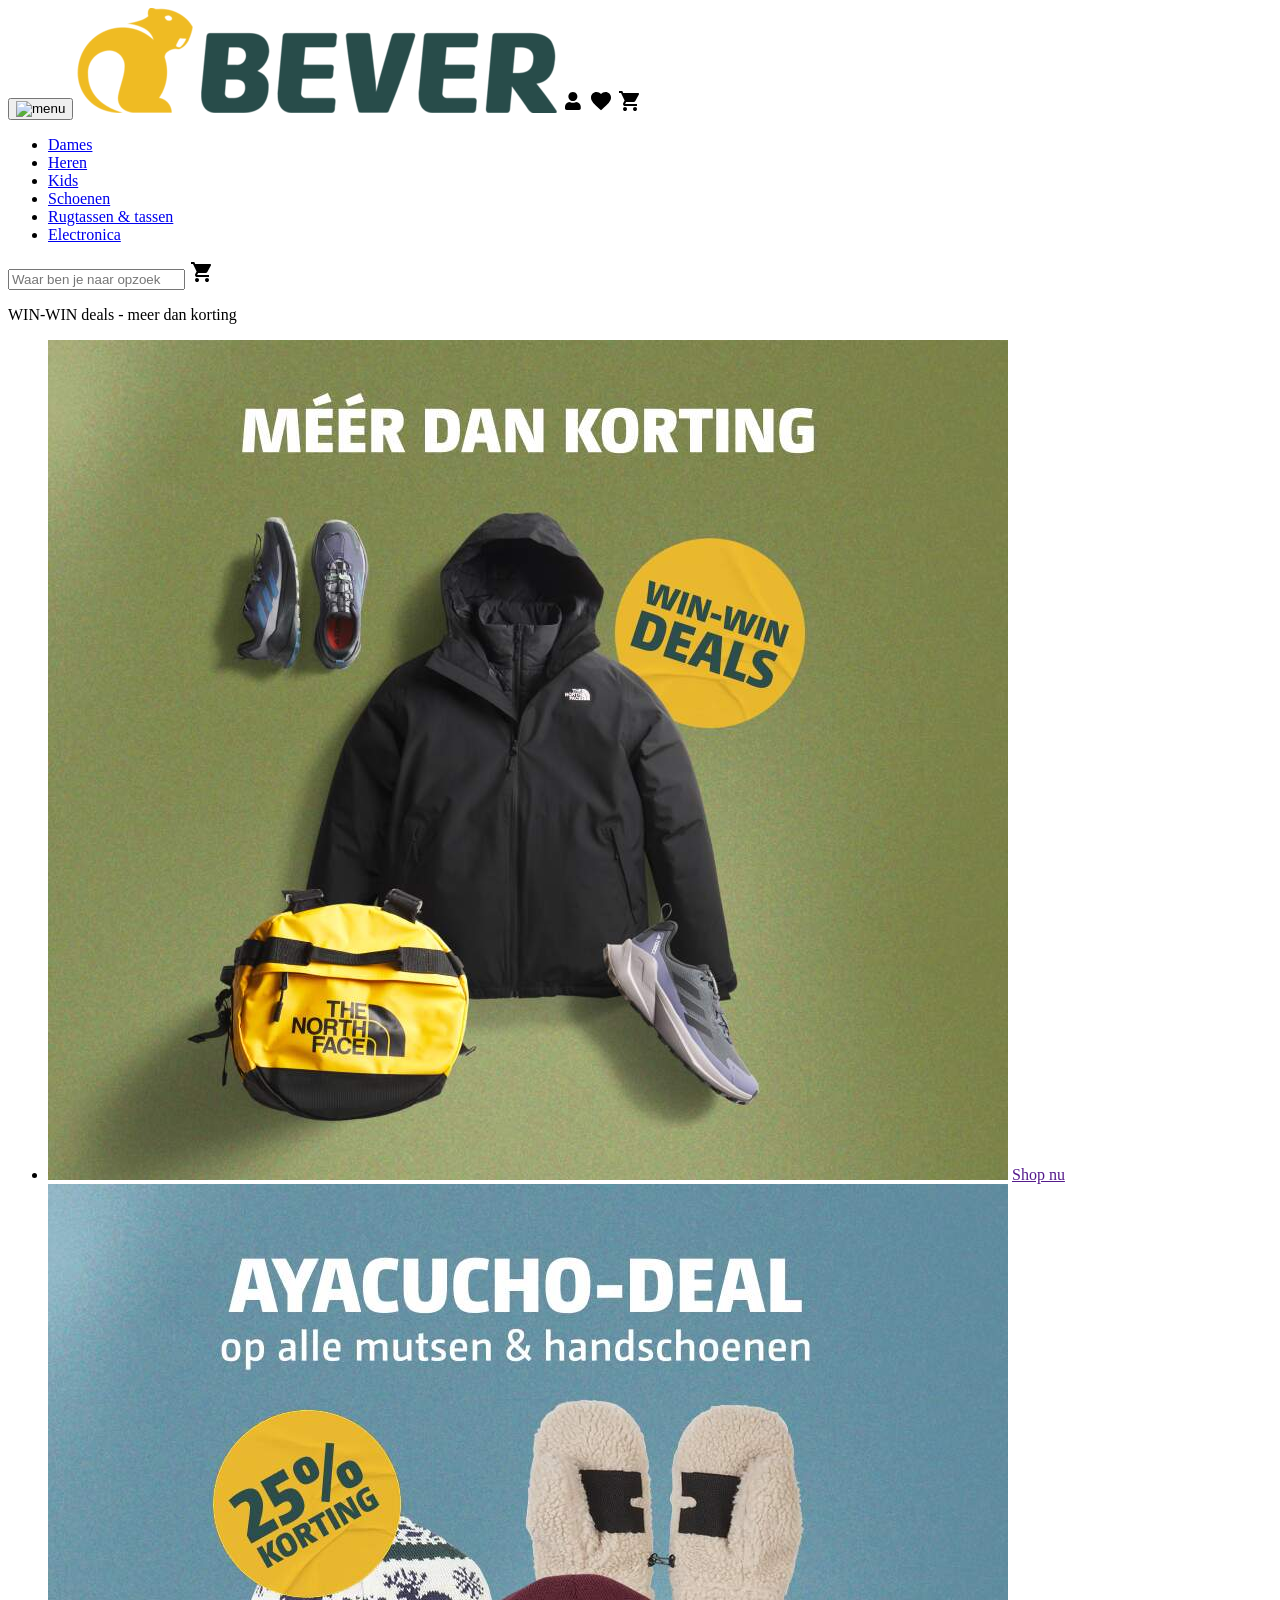
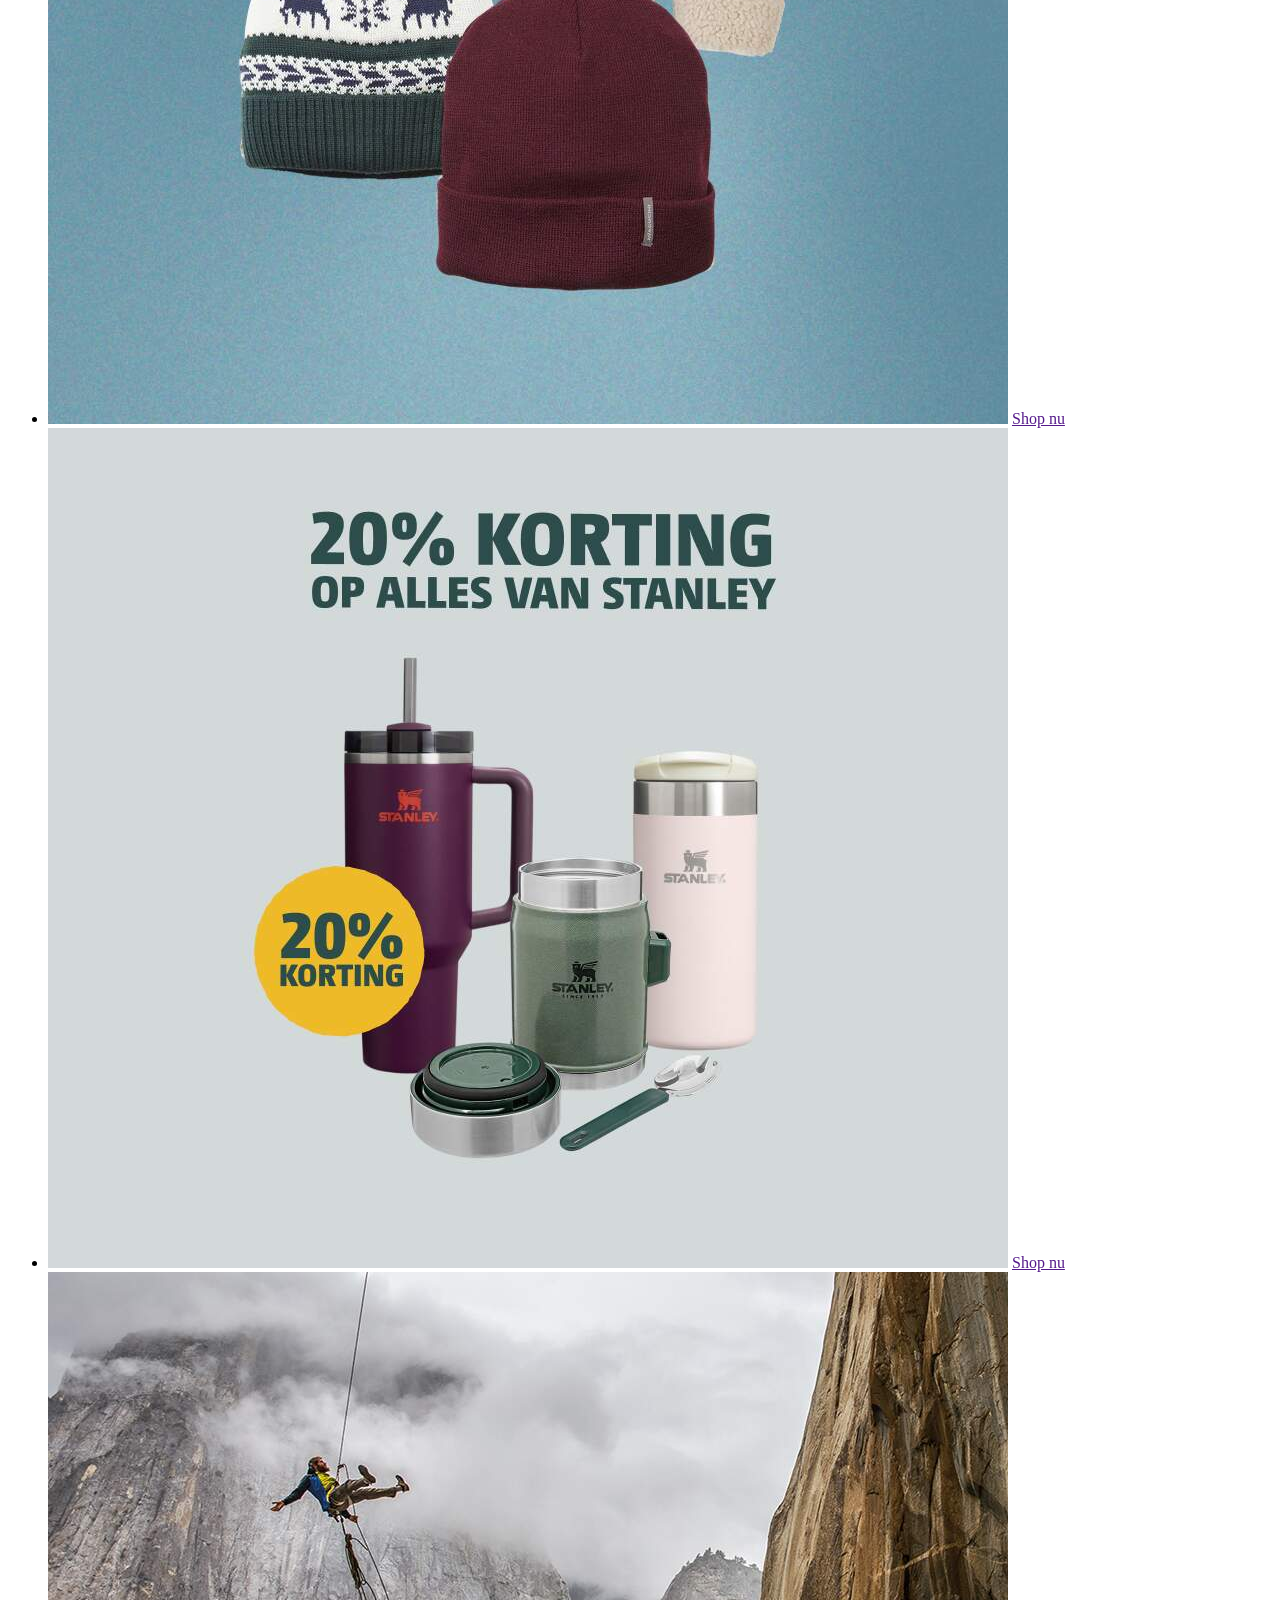
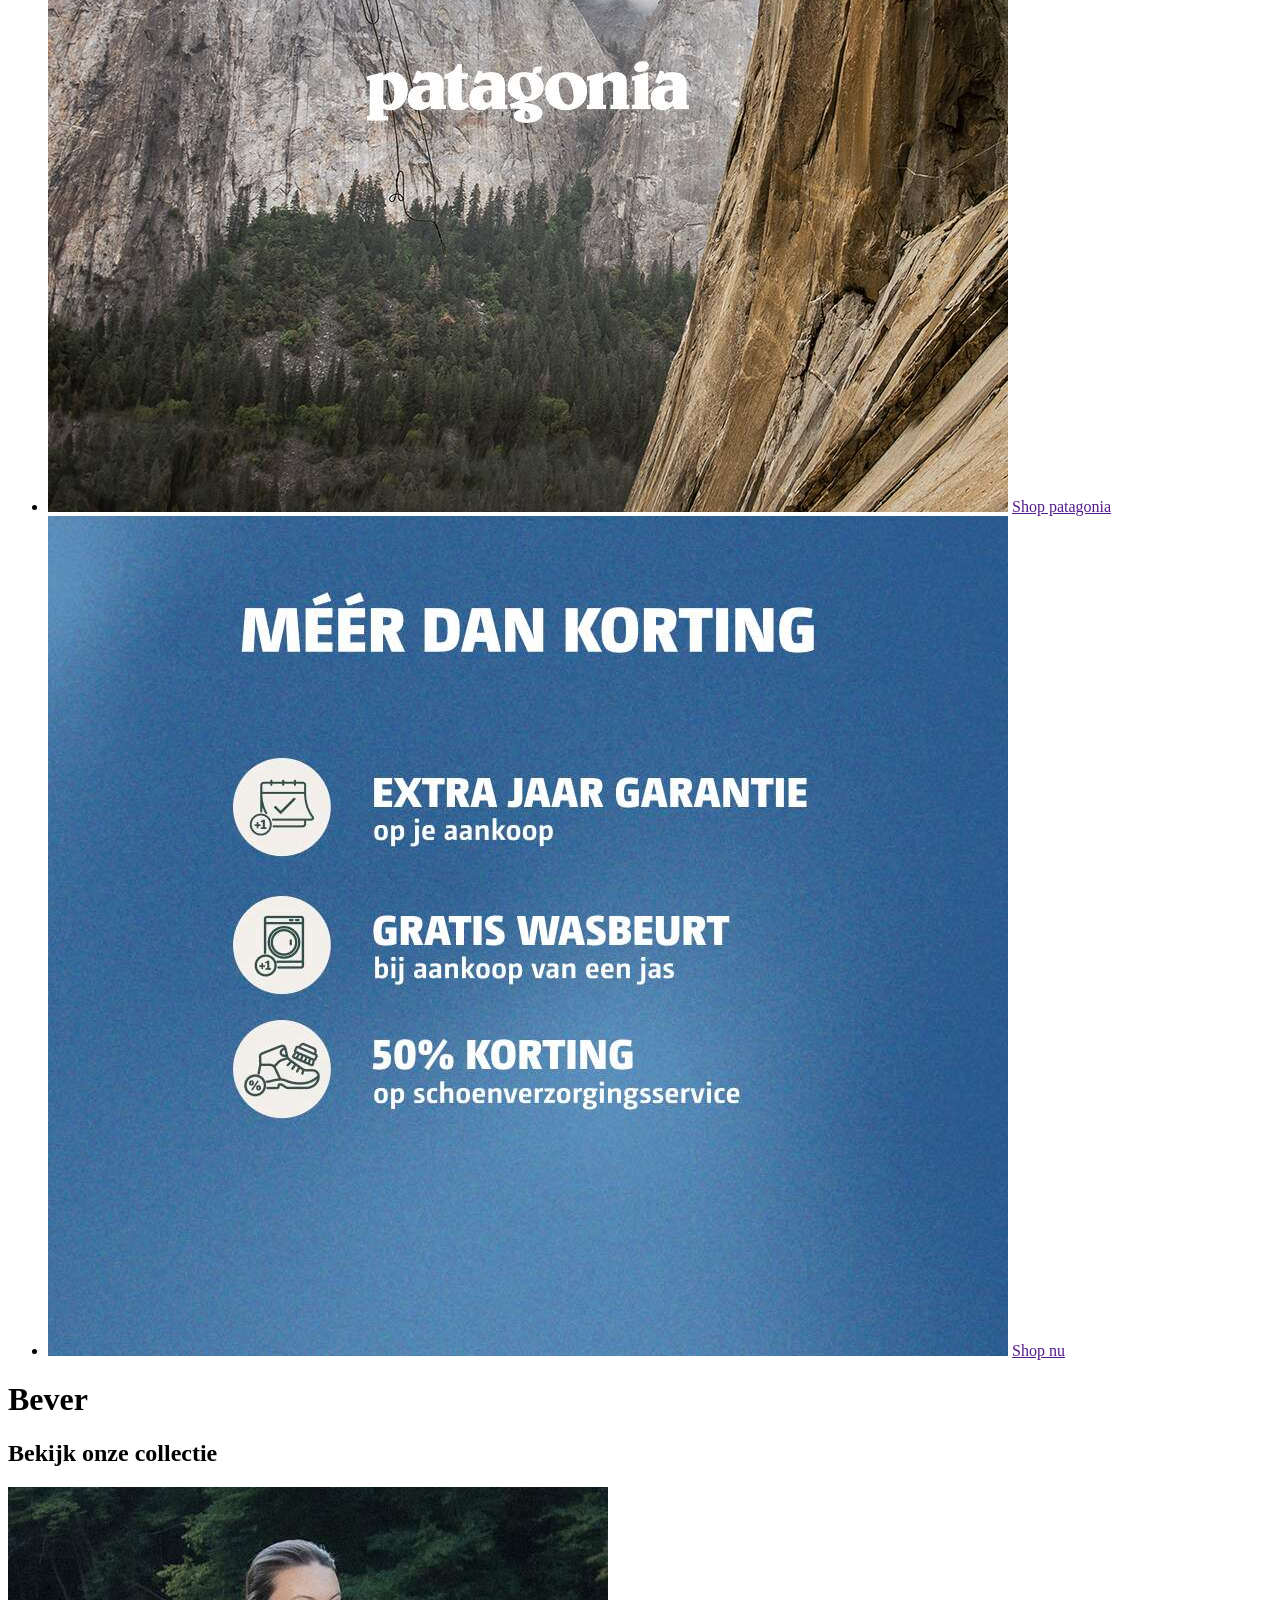
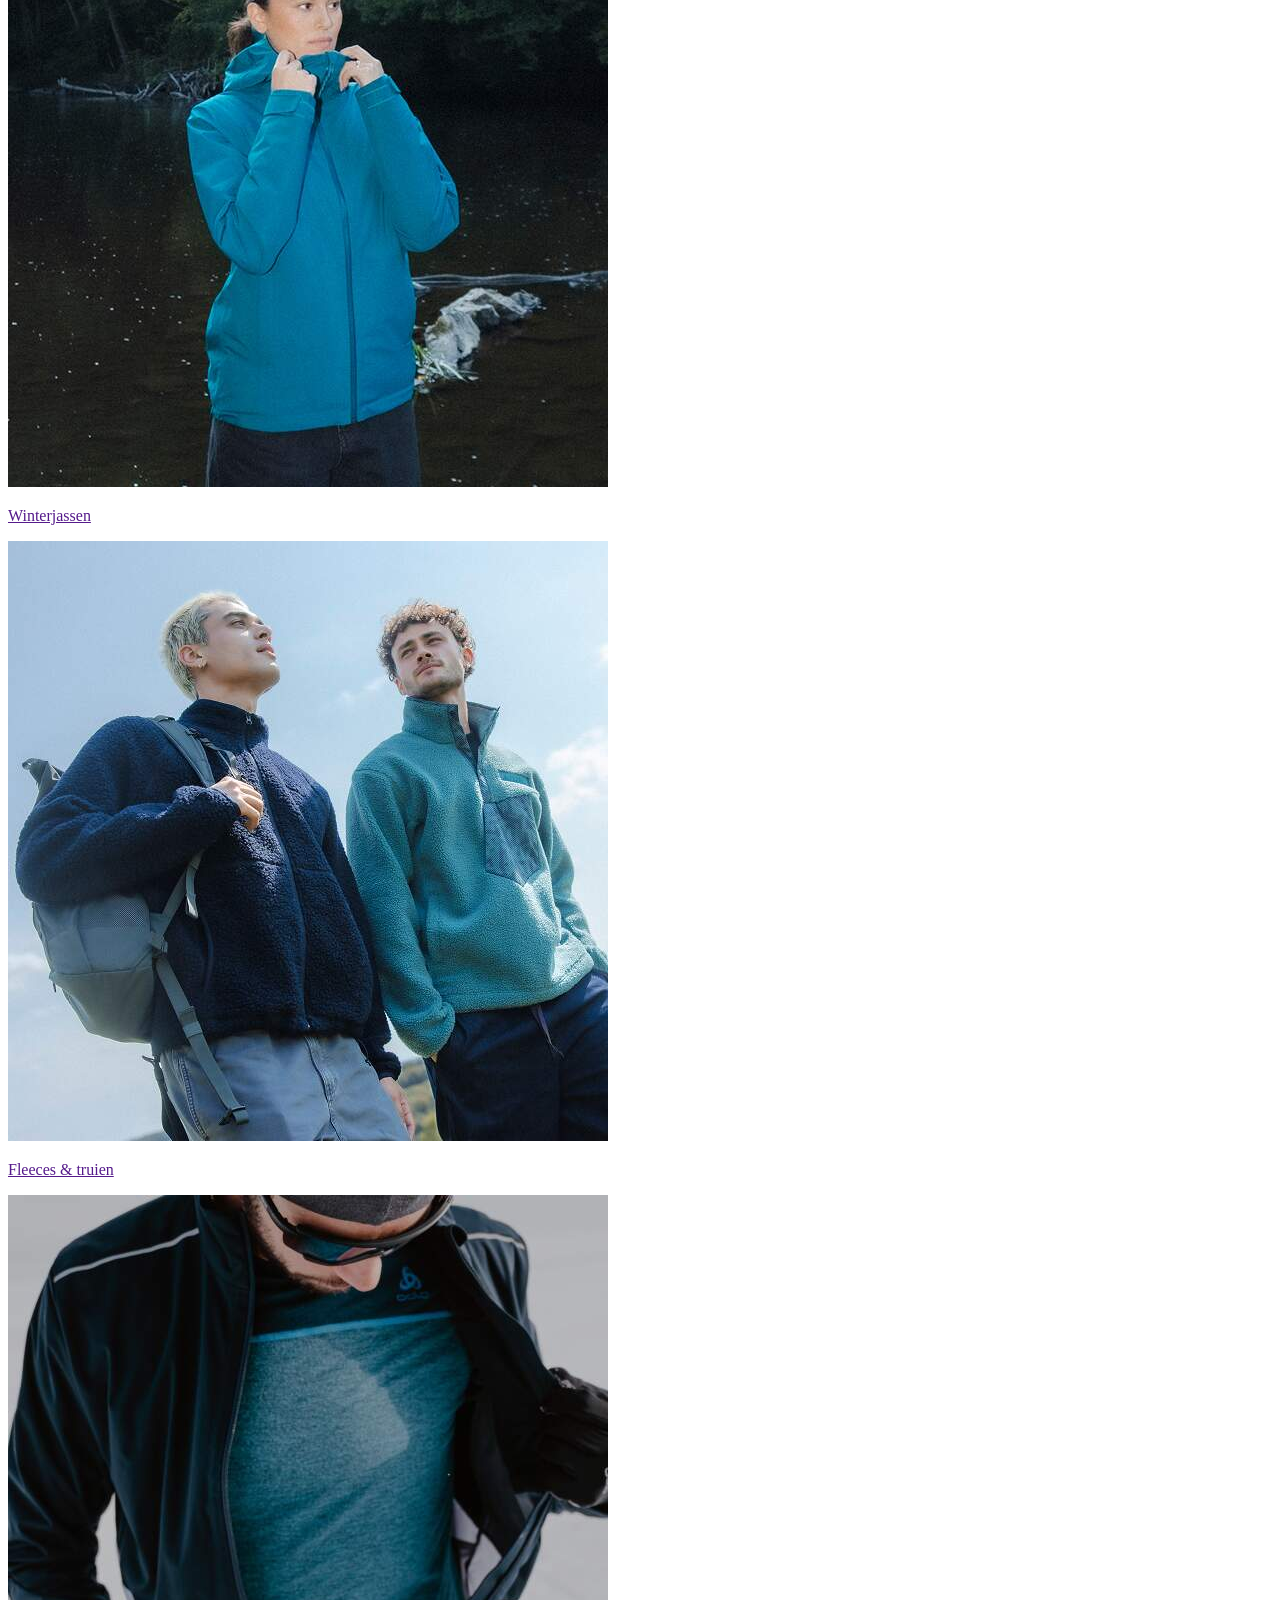
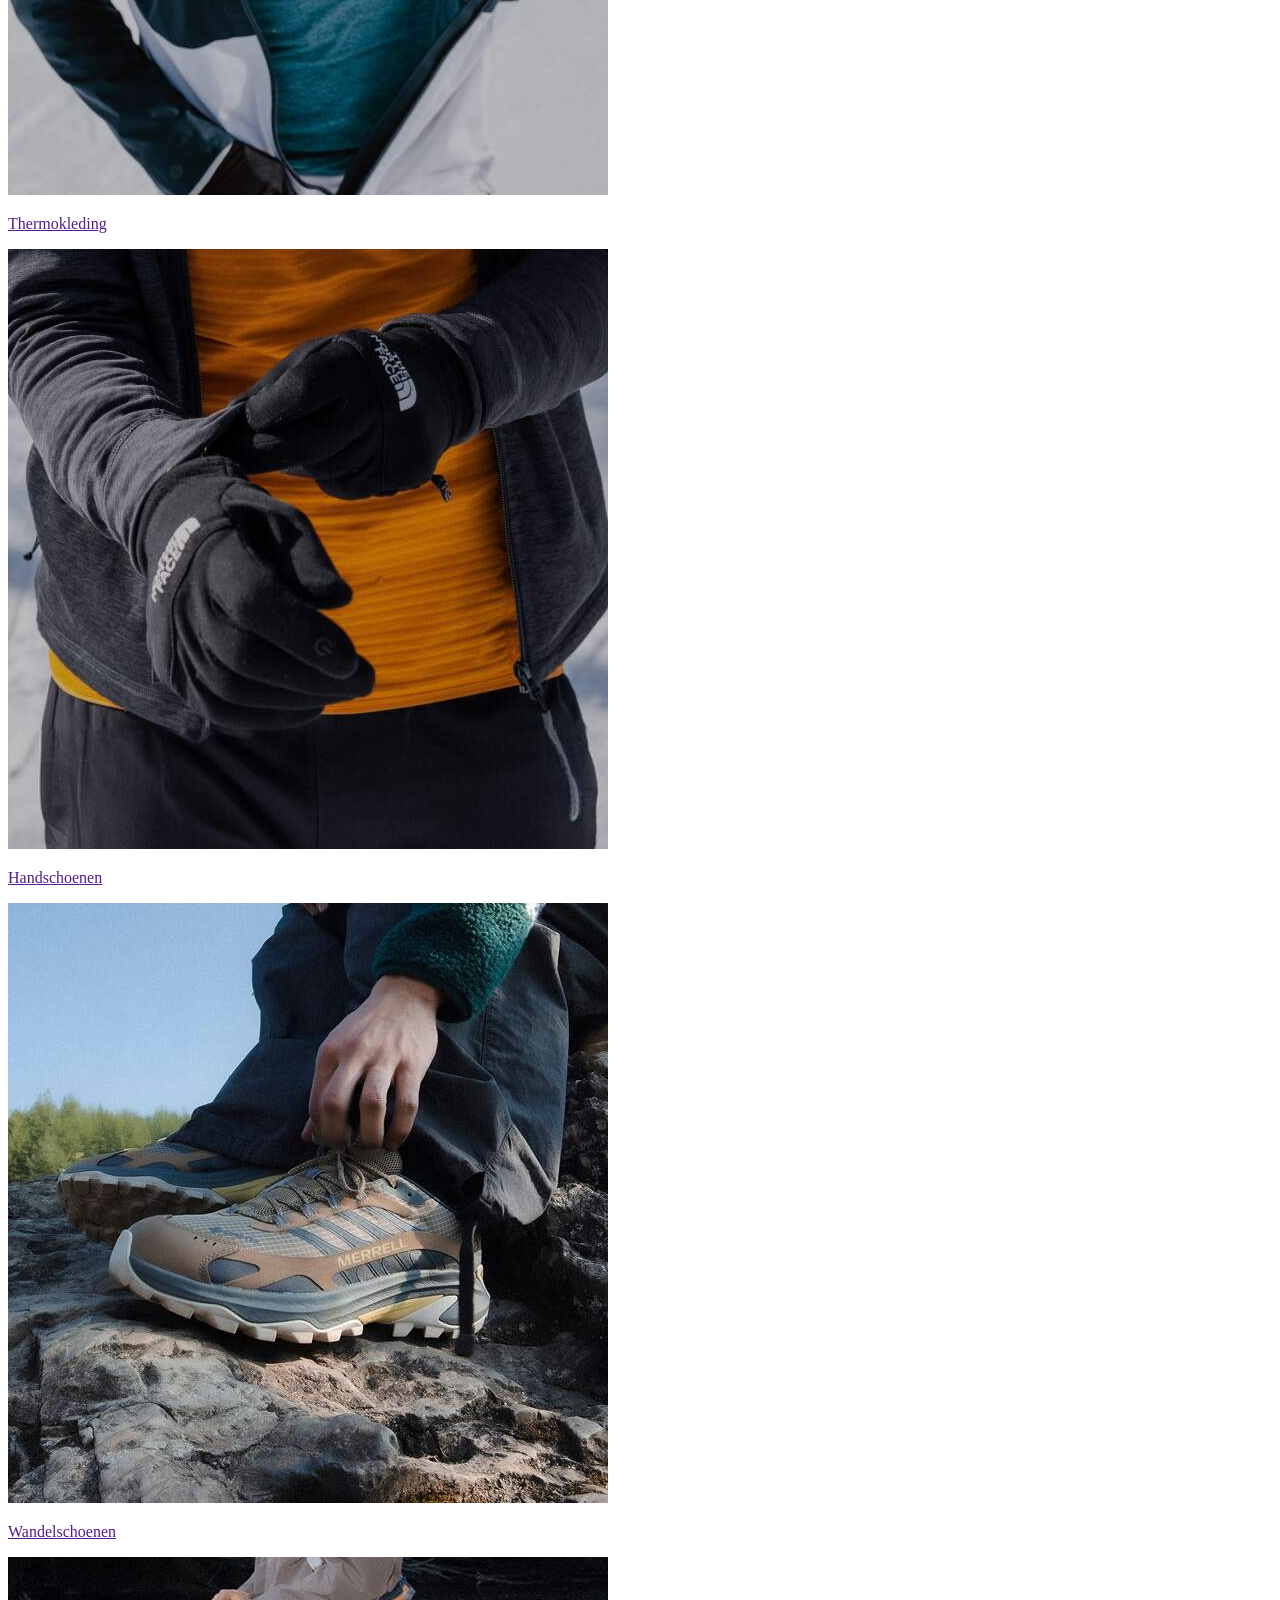
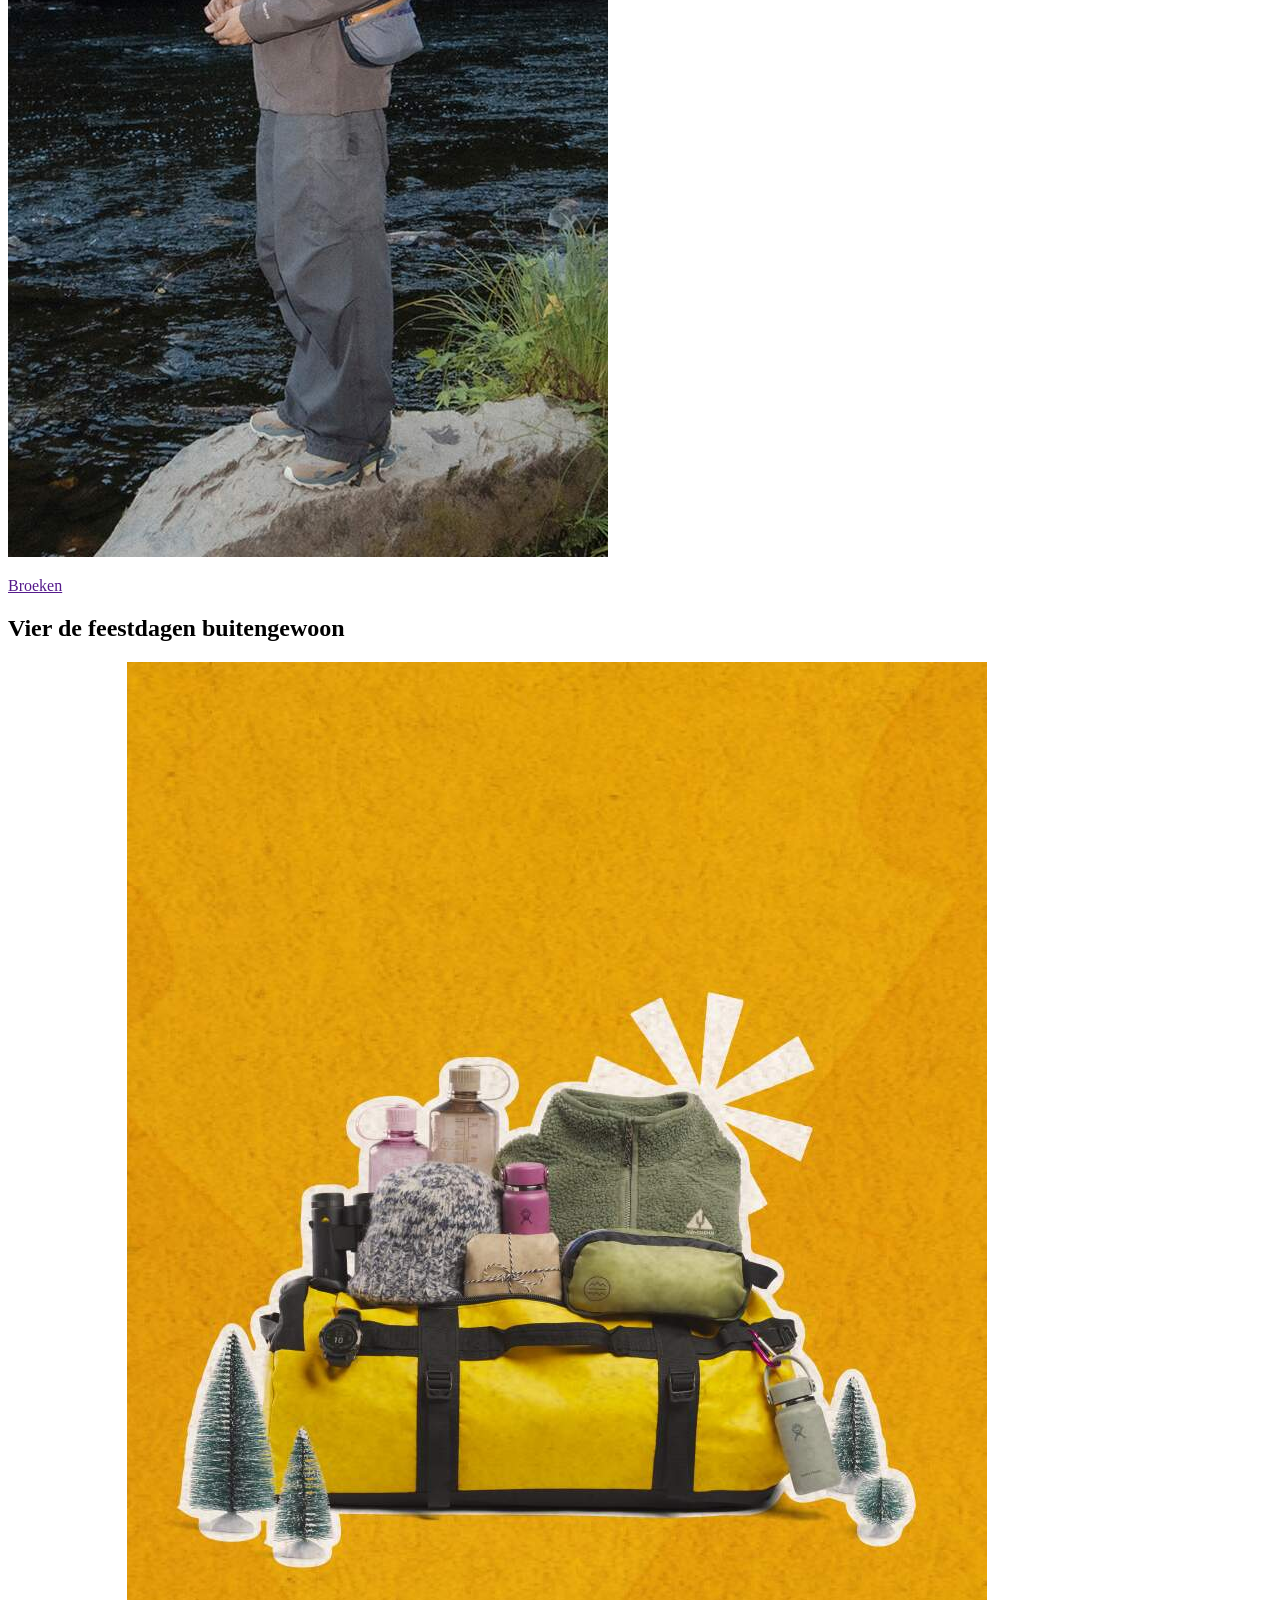
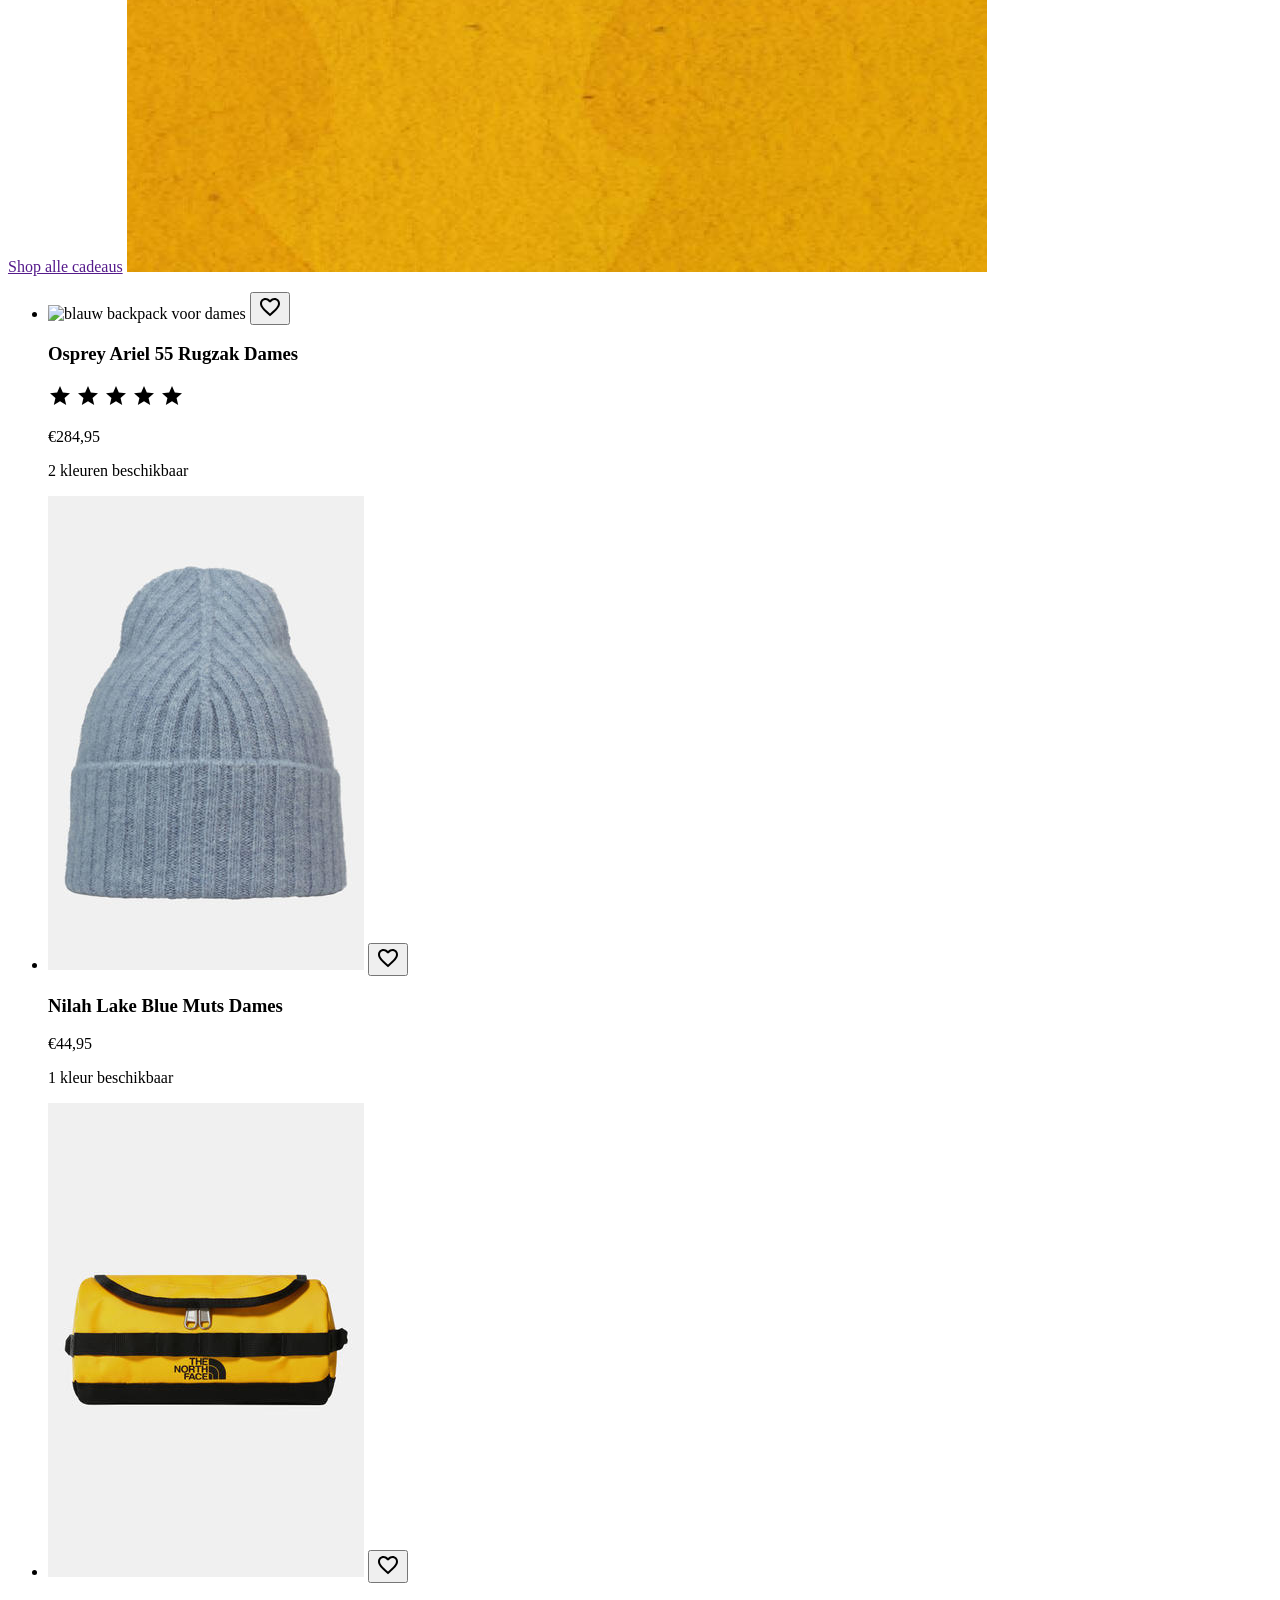
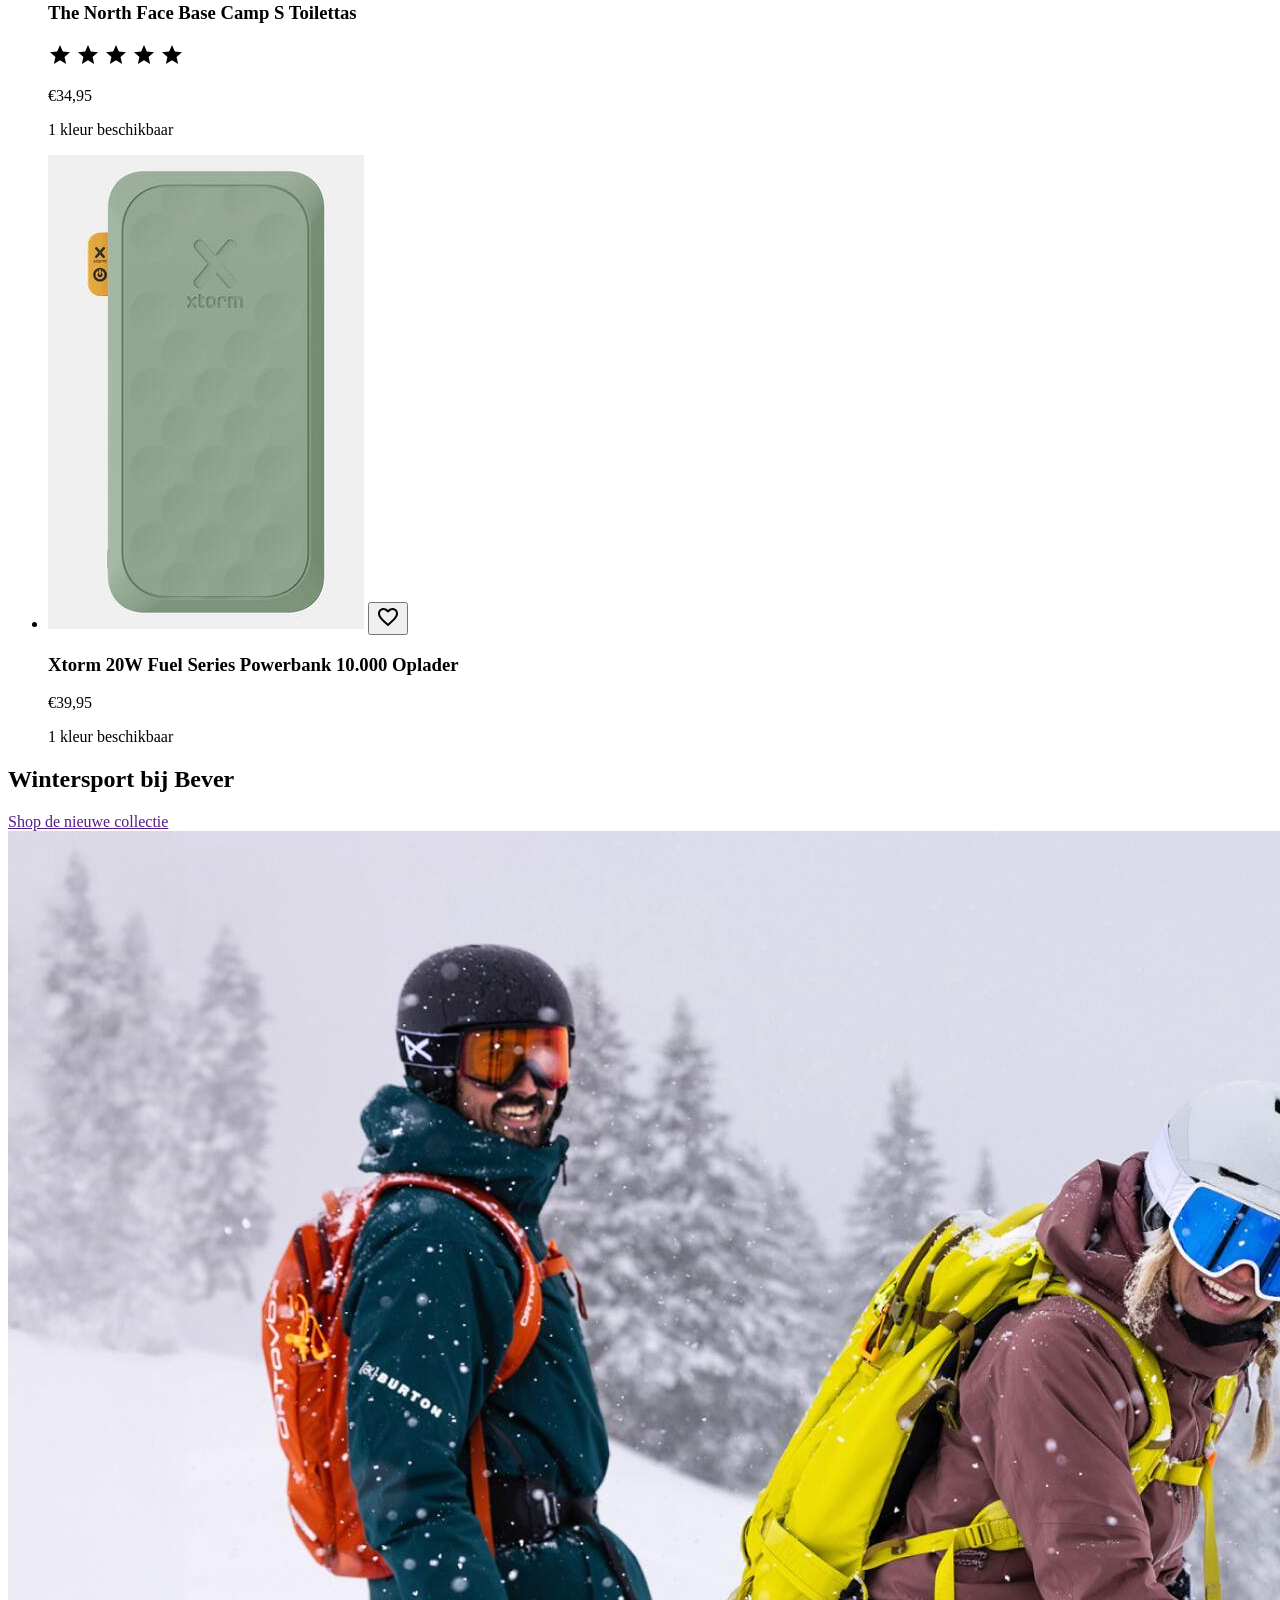
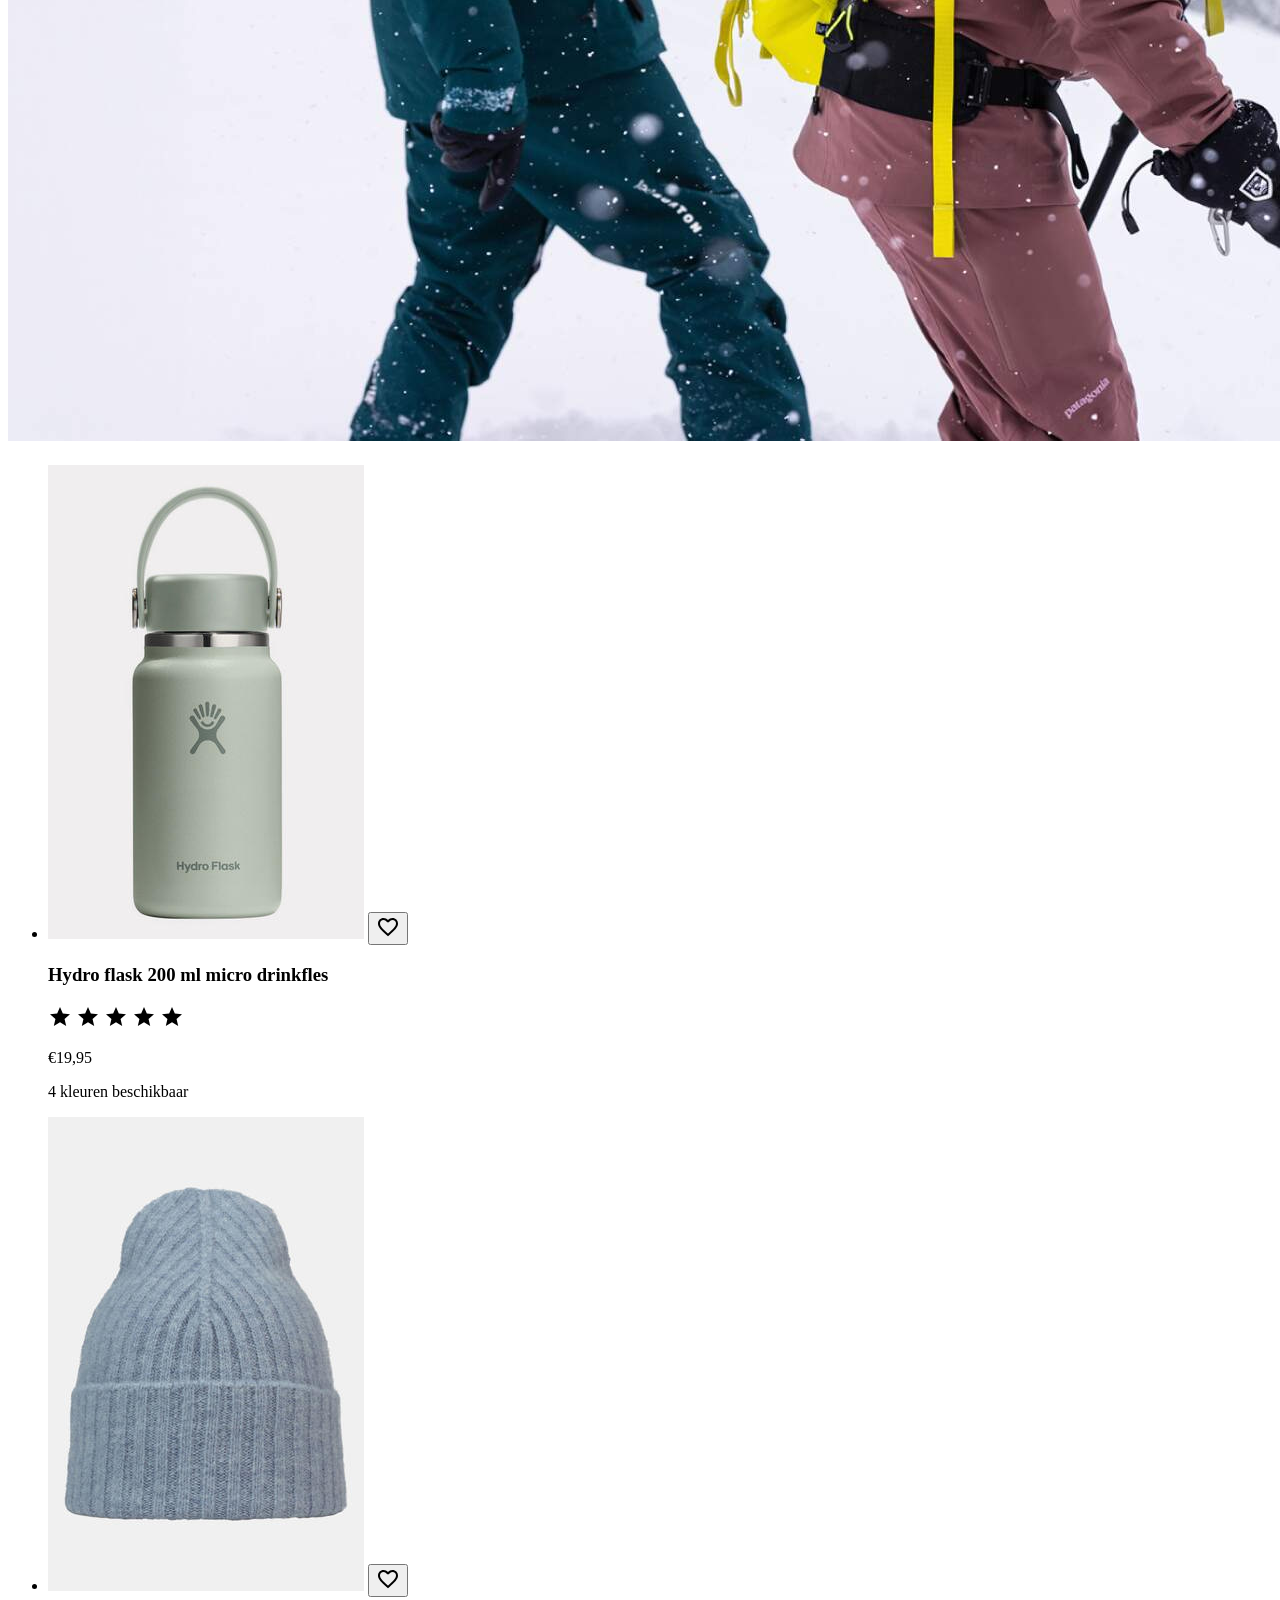
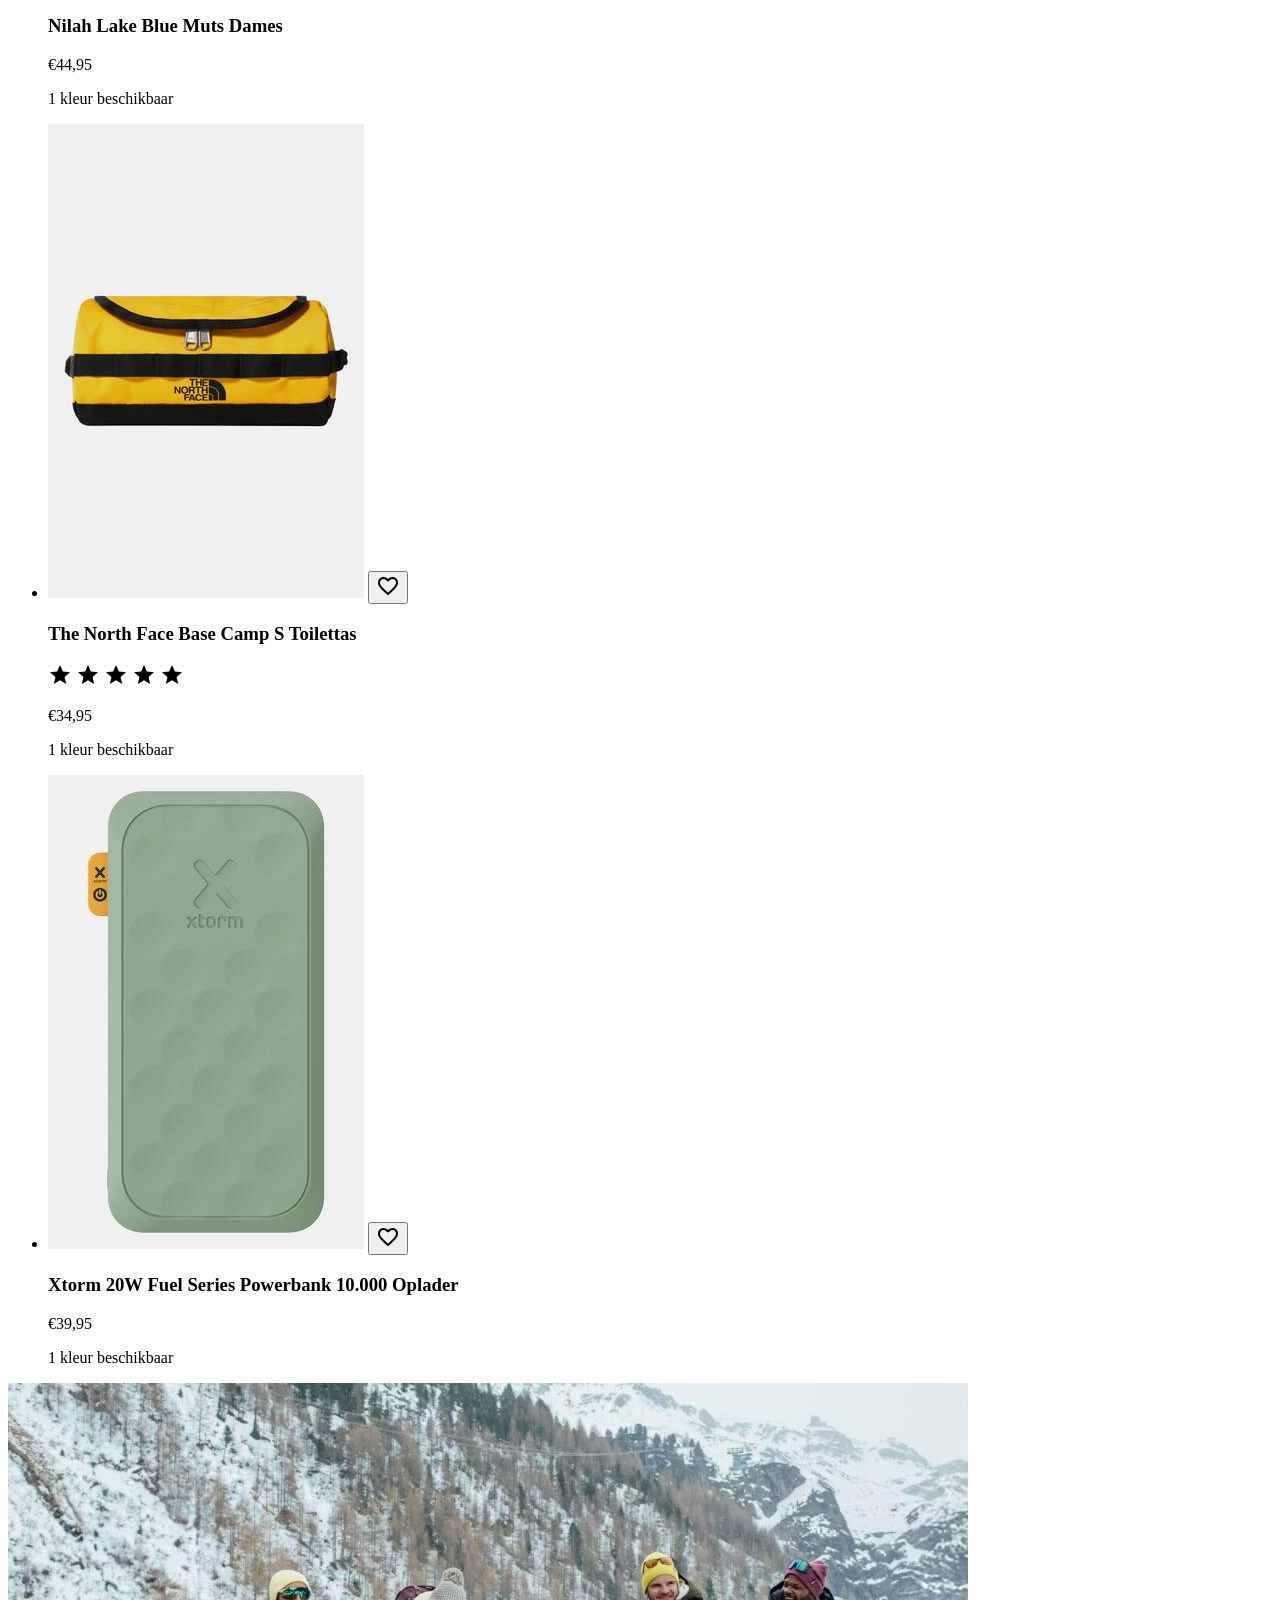
==== commit 2d2d933d: "Add files via upload" ====
--- a/index.html
+++ b/index.html
@@ -8,7 +8,8 @@
 
 	<title>Bever '25-'26</title>
 
-	<link href="styles/style.css" rel="stylesheet">
+	<link href="styles/style-algemeen.css" rel="stylesheet">
+	<link href="styles/style-homepage.css" rel="stylesheet">
 	<link rel="preconnect" href="https://fonts.googleapis.com">
 	<link rel="preconnect" href="https://fonts.gstatic.com" crossorigin>
 	<link
@@ -23,20 +24,35 @@
 		<div>
 
 			<button aria-hidden="true"><img src="https://assets.codepen.io/274456/ui-icon-hamburger.svg"
-					alt="" /></button>
-
-
-
-			<img src="images/BeverLogo.png" alt="home" href="index.html" />
-			<img src="images/account.svg" alt="" />
-
+					alt="menu" /></button>
+
+
+
+			<img src="images/BeverLogo.png" alt="Bever logo" href="index.html" />
 			<svg width="24" height="24" viewBox="0 0 24 24" xmlns="http://www.w3.org/2000/svg" focusable="false"
 				aria-hidden="true" class="as-a-icon__svg">
+				<title>account</title>
+				<path fill-rule="evenodd" clip-rule="evenodd"
+					d="M9.607 11.402a4.461 4.461 0 0 0 2.268.598c.82 0 1.576-.2 2.268-.598a4.377 4.377 0 0 0 1.634-1.634 4.462 4.462 0 0 0 .598-2.268c0-.82-.2-1.576-.598-2.268a4.377 4.377 0 0 0-1.634-1.634A4.462 4.462 0 0 0 11.875 3c-.82 0-1.576.2-2.268.598a4.378 4.378 0 0 0-1.634 1.634A4.462 4.462 0 0 0 7.375 7.5c0 .82.2 1.576.598 2.268a4.377 4.377 0 0 0 1.634 1.634Zm7.788 2.356a4.61 4.61 0 0 0-2.356-.633h-.598a6.105 6.105 0 0 1-2.566.563c-.89 0-1.746-.188-2.566-.563H8.71a4.61 4.61 0 0 0-2.356.633c-.726.422-1.3.996-1.722 1.722A4.611 4.611 0 0 0 4 17.836v1.477c0 .468.164.867.492 1.195.328.328.727.492 1.196.492h12.375c.468 0 .867-.164 1.195-.492.328-.328.492-.727.492-1.195v-1.477c0-.844-.211-1.629-.633-2.356a4.672 4.672 0 0 0-1.723-1.722Z">
+				</path>
+			</svg>
+
+			<svg width="24" height="24" viewBox="0 0 24 24" xmlns="http://www.w3.org/2000/svg" focusable="false"
+				aria-hidden="true" class="as-a-icon__svg">
+				<title>favorite heart</title>
 				<path
 					d="m12 21.333-1.45-1.318C5.4 15.349 2 12.272 2 8.495 2 5.418 4.42 3 7.5 3c1.74 0 3.41.81 4.5 2.088C13.09 3.81 14.76 3 16.5 3 19.58 3 22 5.418 22 8.495c0 3.777-3.4 6.854-8.55 11.53L12 21.332Z">
 				</path>
 			</svg>
-			<img src="images/basket.svg" alt="">
+
+			<svg width="24" height="24" viewBox="0 0 24 24" xmlns="http://www.w3.org/2000/svg" focusable="false"
+				aria-hidden="true" class="as-a-icon__svg">
+				<title>mandje</title>
+				<path fill-rule="evenodd" clip-rule="evenodd"
+					d="M2 2h3.279l.936 1.972h14.801c.281 0 .516.102.703.305.187.203.281.446.281.728a.907.907 0 0 1-.14.47l-3.56 6.478c-.375.689-.953 1.033-1.733 1.033H9.119l-.89 1.643-.046.141c0 .156.078.235.234.235h11.569v2.018H7.996c-.532 0-.992-.203-1.382-.61-.39-.407-.586-.876-.586-1.408 0-.313.078-.626.234-.94l1.359-2.487-3.607-7.606H2V2Zm14.614 16.62c.405-.407.874-.61 1.405-.61.53 0 .991.203 1.382.61.39.407.585.876.585 1.408 0 .532-.195.994-.585 1.385-.39.391-.851.587-1.382.587-.531 0-1-.196-1.405-.587-.406-.391-.61-.853-.61-1.385s.204-1.001.61-1.408Zm-8.619-.61c-.53 0-.999.203-1.405.61a2.017 2.017 0 0 0-.562 1.408c0 .532.195.994.586 1.385.39.391.85.587 1.381.587s1-.196 1.405-.587c.406-.391.61-.853.61-1.385s-.204-1.001-.61-1.408c-.405-.407-.874-.61-1.405-.61Z">
+				</path>
+			</svg>
+
 		</div>
 
 		<nav>
@@ -98,42 +114,42 @@
 
 			<article>
 				<a href="">
-					<img src="images/winterjassen.jpeg" alt="" />
+					<img src="images/winterjassen.jpeg" alt="Wintterjassen" />
 					<p>Winterjassen</p>
 				</a>
 			</article>
 
 			<article>
 				<a href="">
-					<img src="images/fleeces.jpeg" alt="" />
+					<img src="images/fleeces.jpeg" alt="Fleecetruien" />
 					<p>Fleeces & truien</p>
 				</a>
 			</article>
 
 			<article>
 				<a href="">
-					<img src="images/thermokleding.jpeg" alt="" />
+					<img src="images/thermokleding.jpeg" alt="thermokleding" />
 					<p>Thermokleding</p>
 				</a>
 			</article>
 
 			<article>
 				<a href="">
-					<img src="images/handschoenen.jpeg" alt="" />
+					<img src="images/handschoenen.jpeg" alt="handschoenen" />
 					<p>Handschoenen</p>
 				</a>
 			</article>
 
 			<article>
 				<a href="">
-					<img src="images/wandelschoenen.jpeg" alt="" />
+					<img src="images/wandelschoenen.jpeg" alt="wandelschoenen" />
 					<p>Wandelschoenen</p>
 				</a>
 			</article>
 
 			<article>
 				<a href="">
-					<img src="images/broeken.jpeg" alt="" />
+					<img src="images/broeken.jpeg" alt="broeken" />
 					<p>Broeken</p>
 				</a>
 			</article>
@@ -143,15 +159,15 @@
 		<section>
 			<h2>Vier de feestdagen buitengewoon</h2>
 			<a href="">Shop alle cadeaus</a>
-			<img src="images/cadeaus.jpeg">
-
-		</section>
-
-		<section>
-			<!-- H2? -->
+			<img src="images/cadeaus.jpeg" alt="verschillende opties voor cadeau's ">
+
+		</section>
+
+		<section>
+
 			<ul>
-				<li>
-					<img src="images/hydroflask.jpg" alt="">
+				<li href="productpage.html">
+					<img src="images/backpack_front.jpg" alt="blauw backpack voor dames" >
 					<button class="">
 						<svg width="24" height="24" viewBox="0 0 24 24" xmlns="http://www.w3.org/2000/svg"
 							focusable="false" aria-hidden="true" class="as-a-icon__svg">
@@ -160,23 +176,102 @@
 							</path>
 						</svg>
 					</button>
+					<h3>Osprey Ariel 55 Rugzak Dames</h3>
+					<img src="images/star.svg" alt="rating star">
+					<img src="images/star.svg" alt="rating star">
+					<img src="images/star.svg" alt="rating star">
+					<img src="images/star.svg" alt="rating star">
+					<img src="images/star.svg" alt="rating star">
+					<p>€284,95</p>
+					<p>2 kleuren beschikbaar</p>
+
+				</li>
+
+				<li>
+					<img src="images/buffmuts.jpg" alt="muts van het merk buff">
+					<button class="">
+						<img src="images/heart.svg">
+					</button>
+
+					<h3>Nilah Lake Blue Muts Dames</h3>
+					<p>€44,95</p>
+					<p>1 kleur beschikbaar</p>
+
+				</li>
+
+				<li>
+					<img src="images/toilettas.jpg" alt="gele toilettas van northface">
+					<button class="">
+						<img src="images/heart.svg">
+					</button>
+
+					<h3>The North Face Base Camp S Toilettas</h3>
+					<img src="images/star.svg" alt="rating star">
+					<img src="images/star.svg" alt="rating star">
+					<img src="images/star.svg" alt="rating star">
+					<img src="images/star.svg" alt="rating star">
+					<img src="images/star.svg" alt="rating star">
+					<p>€34,95</p>
+
+					<p>1 kleur beschikbaar</p>
+
+				</li>
+
+				<li>
+					<img src="images/powerbank.jpg" alt="mint kleur powerbank">
+					<button class="">
+						<img src="images/heart.svg">
+					</button>
+					<h3>Xtorm 20W Fuel Series Powerbank 10.000 Oplader</h3>
+					<p>€39,95</p>
+					<p>1 kleur beschikbaar</p>
+
+				</li>
+			</ul>
+
+
+
+		</section>
+
+		<section>
+			<h2>Wintersport bij Bever</h2>
+			<a href="">Shop de nieuwe collectie</a>
+			<img src="images/wintersport.jpeg" alt="foto van iemand die op wintersport is">
+
+		</section>
+
+
+		<section>
+
+			<h2> </h2>
+			<ul>
+				<li>
+					<img src="images/hydroflask.jpg" alt="hydroflask waterfles">
+					<button class="">
+						<svg width="24" height="24" viewBox="0 0 24 24" xmlns="http://www.w3.org/2000/svg"
+							focusable="false" aria-hidden="true" class="as-a-icon__svg">
+							<path fill-rule="evenodd" clip-rule="evenodd"
+								d="M12 5.09C13.09 3.81 14.76 3 16.5 3 19.58 3 22 5.42 22 8.5c0 3.777-3.394 6.855-8.537 11.518l-.013.012L12 21.35l-1.45-1.31-.04-.036C5.384 15.344 2 12.27 2 8.5 2 5.42 4.42 3 7.5 3c1.74 0 3.41.81 4.5 2.09Zm0 13.56.1-.1C16.86 14.24 20 11.39 20 8.5c0-2-1.5-3.5-3.5-3.5-1.54 0-3.04.99-3.56 2.36h-1.87C10.54 5.99 9.04 5 7.5 5 5.5 5 4 6.5 4 8.5c0 2.89 3.14 5.74 7.9 10.05l.1.1Z">
+							</path>
+						</svg>
+					</button>
 					<h3>Hydro flask 200 ml micro drinkfles</h3>
-					<img src="images/star.svg" alt="">
-					<img src="images/star.svg" alt="">
-					<img src="images/star.svg" alt="">
-					<img src="images/star.svg" alt="">
-					<img src="images/star.svg" alt="">
+					<img src="images/star.svg" alt="rating star">
+					<img src="images/star.svg" alt="rating star">
+					<img src="images/star.svg" alt="rating star">
+					<img src="images/star.svg" alt="rating star">
+					<img src="images/star.svg" alt="rating star">
 					<p>€19,95</p>
 					<p>4 kleuren beschikbaar</p>
 
 				</li>
 
 				<li>
-					<img src="images/buffmuts.jpg" alt="">
-					<button class="">
-						<img src="images/heart.svg">
-					</button>
-					
+					<img src="images/buffmuts.jpg" alt=" muts van buff">
+					<button class="">
+						<img src="images/heart.svg">
+					</button>
+
 					<h3>Nilah Lake Blue Muts Dames</h3>
 					<p>€44,95</p>
 					<p>1 kleur beschikbaar</p>
@@ -184,25 +279,25 @@
 				</li>
 
 				<li>
-					<img src="images/toilettas.jpg" alt="">
-					<button class="">
-						<img src="images/heart.svg">
-					</button>
-					
+					<img src="images/toilettas.jpg" alt="gele toilettas">
+					<button class="">
+						<img src="images/heart.svg">
+					</button>
+
 					<h3>The North Face Base Camp S Toilettas</h3>
-					<img src="images/star.svg" alt="">
-					<img src="images/star.svg" alt="">
-					<img src="images/star.svg" alt="">
-					<img src="images/star.svg" alt="">
-					<img src="images/star.svg" alt="">
+					<img src="images/star.svg" alt="rating star">
+					<img src="images/star.svg" alt="rating star">
+					<img src="images/star.svg" alt="rating star">
+					<img src="images/star.svg" alt="rating star">
+					<img src="images/star.svg" alt="rating star">
 					<p>€34,95</p>
-					
-					<p>1 kleur beschikbaar</p>
-
-				</li>
-
-				<li>
-					<img src="images/powerbank.jpg" alt="">
+
+					<p>1 kleur beschikbaar</p>
+
+				</li>
+
+				<li>
+					<img src="images/powerbank.jpg" alt="mind powerbank">
 					<button class="">
 						<img src="images/heart.svg">
 					</button>
@@ -213,110 +308,304 @@
 				</li>
 			</ul>
 
-
-
-		</section>
-
-		<section>
-			<h2>Wintersport bij Bever</h2>
-			<a href="">Shop de nieuwe collectie</a>
-			<img src="images/wintersport.jpeg">
-
-		</section>
-
-
-		<!-- NOG PRGRAMMEREN NAAR ECHTE CAROUSEL - INHOUD -->
-		<section>
-
-			<!-- H2? -->
-			<ul>
-				<li>
-					<img src="images/hydroflask.jpg" alt="">
-					<button class="">
-						<img src="images/heart.svg">
-					</button>
-					<h3>Hydro flask 200 ml micro drinkfles</h3>
-					<img src="images/star.svg" alt="">
-					<img src="images/star.svg" alt="">
-					<img src="images/star.svg" alt="">
-					<img src="images/star.svg" alt="">
-					<img src="images/star.svg" alt="">
-					<p>€19,95</p>
-					<p>4 kleuren beschikbaar</p>
-
-				</li>
-
-				<li>
-					<img src="images/buffmuts.jpg" alt="">
-					<button class="">
-						<img src="images/heart.svg">
-					</button>
-					<!-- span?? -->
-					<p>-33%</p>
-					<p>Aanbieding</p>
-					<h3>Nilah Lake Blue Muts Dames</h3>
-
-					<p>€44,95</p>
-					<!-- span?? -->
-					<p>€29,95</p>
-					<p>1 kleur beschikbaar</p>
-
-				</li>
-
-				<li>
-					<img src="images/toilettas.jpg" alt="">
-					<button class="">
-						<img src="images/heart.svg">
-					</button>
-					<!-- span?? -->
-					<p>-28%</p>
-					<p>Aanbieding</p>
-					<h3>The North Face Base Camp S Toilettas</h3>
-					<img src="images/star.svg" alt="">
-					<img src="images/star.svg" alt="">
-					<img src="images/star.svg" alt="">
-					<img src="images/star.svg" alt="">
-					<img src="images/star.svg" alt="">
-					<p>€34,95</p>
-					<!-- span?? -->
-					<p>€25,00</p>
-					<p>1 kleur beschikbaar</p>
-
-				</li>
-
-				<li>
-					<img src="images/powerbank.jpg" alt="">
-					<button class="">
-						<img src="images/heart.svg">
-					</button>
-					<h3>Xtorm 20W Fuel Series Powerbank 10.000 Oplader</h3>
-					<!-- span?? -->
-					<p>€39,95</p>
-					<p>1 kleur beschikbaar</p>
-
-				</li>
-			</ul>
-
-		</section>
-
-			<section>
-				<img src="images/jackwolfskin.jpeg" alt="">
+		</section>
+
+		<section>
+			<img src="images/jackwolfskin.jpeg" alt="mensen op een brug in de sneeuw">
+			<article>
 				<h2>Wild by nature</h2>
 				<p>Klaar voor elk avontuur.
 					Met onze Jack Wolfskin jassen ben je voorbereid op koude temperaturen en alles wat je nog meer te
 					wachten staat.</p>
 				<a href="">Shop Jack Wolfskin</a>
-			</section>
-
-			<!-- NOG PRGRAMMEREN NAAR ECHTE CAROUSEL - INHOUD -->
-			<section>
-
-			
+			</article>
+		</section>
+
+
+		<section>
+
+			<h2>20% extra kassa korting op SALE</h2>
+
+			<ul>
+				<li>
+					<img src="images/hydroflask.jpg" alt="">
+					<button class="">
+						<svg width="24" height="24" viewBox="0 0 24 24" xmlns="http://www.w3.org/2000/svg"
+							focusable="false" aria-hidden="true" class="as-a-icon__svg">
+							<path fill-rule="evenodd" clip-rule="evenodd"
+								d="M12 5.09C13.09 3.81 14.76 3 16.5 3 19.58 3 22 5.42 22 8.5c0 3.777-3.394 6.855-8.537 11.518l-.013.012L12 21.35l-1.45-1.31-.04-.036C5.384 15.344 2 12.27 2 8.5 2 5.42 4.42 3 7.5 3c1.74 0 3.41.81 4.5 2.09Zm0 13.56.1-.1C16.86 14.24 20 11.39 20 8.5c0-2-1.5-3.5-3.5-3.5-1.54 0-3.04.99-3.56 2.36h-1.87C10.54 5.99 9.04 5 7.5 5 5.5 5 4 6.5 4 8.5c0 2.89 3.14 5.74 7.9 10.05l.1.1Z">
+							</path>
+						</svg>
+					</button>
+					<h3>Hydro flask 200 ml micro drinkfles</h3>
+					<img src="images/star.svg" alt="rating star">
+					<img src="images/star.svg" alt="rating star">
+					<img src="images/star.svg" alt="rating star">
+					<img src="images/star.svg" alt="rating star">
+					<img src="images/star.svg" alt="rating star">
+					<p>€19,95</p>
+					<p>4 kleuren beschikbaar</p>
+
+				</li>
+
+				<li>
+					<img src="images/buffmuts.jpg" alt="">
+					<button class="">
+						<img src="images/heart.svg">
+					</button>
+
+					<h3>Nilah Lake Blue Muts Dames</h3>
+					<p>€44,95</p>
+					<p>1 kleur beschikbaar</p>
+
+				</li>
+
+				<li>
+					<img src="images/toilettas.jpg" alt="">
+					<button class="">
+						<img src="images/heart.svg">
+					</button>
+
+					<h3>The North Face Base Camp S Toilettas</h3>
+					<img src="images/star.svg" alt="rating star">
+					<img src="images/star.svg" alt="rating star">
+					<img src="images/star.svg" alt="rating star">
+					<img src="images/star.svg" alt="rating star">
+					<img src="images/star.svg" alt="rating star">
+					<p>€34,95</p>
+
+					<p>1 kleur beschikbaar</p>
+
+				</li>
+
+				<li>
+					<img src="images/powerbank.jpg" alt="">
+					<button class="">
+						<img src="images/heart.svg">
+					</button>
+					<h3>Xtorm 20W Fuel Series Powerbank 10.000 Oplader</h3>
+					<p>€39,95</p>
+					<p>1 kleur beschikbaar</p>
+
+				</li>
+			</ul>
+
+		</section>
+
+		<section>
+			<H2>Nooit te warm, nooit te koud</H2>
+			<p>Met deze winterlagen zit je altijd goed</p>
+			<a href="">Lees meer </a>
+			<img src="images/secondhand.jpeg" alt="vrouw die verschillende lagen kleding laat zien">
+
+		</section>
+
+		<section>
+			<H2>BUITENVRIEND GARANTIE</H2>
+			<ul>
+				<li>
+					<img src="images/vinkje.png" alt="">
+					<p>365 dagen retouneren</p>
+				</li>
+
+				<li>
+					<img src="images/vinkje.png" alt="">
+					<p>gratis wasservice</p>
+				</li>
+
+				<li>
+					<img src="images/vinkje.png" alt="">
+					<p>Een jaar extra garantie</p>
+				</li>
+
+				<li>
+					<img src="images/vinkje.png" alt="">
+					<p>En meer...</p>
+				</li>
+			</ul>
+
+			<a href="#">Meld je gratis aan</a>
+		</section>
+
+
 
 	</main>
 
 
 	<footer>
+		<section>
+
+			<h3>KLANTENSERVICE</h3>
+			<a href="#">Bestellen</a>
+			<a href="#">Betalen</a>
+			<a href="#">Bezorgen & afhalen</a>
+			<a href="#">Retouneren & ruilen</a>
+			<a href="#">Garantie & reperatie</a>
+			<a href="#">Actievoorwaarden</a>
+			<a href="#">Klachten</a>
+
+
+			<h3>OVER BEVER</h3>
+			<a href="#">Contactgegevens</a>
+			<a href="#">Toegankelijkheidsverklaring</a>
+			<a href="#">Pers en nieuws</a>
+			<a href="#">Werken bij Bever</a>
+			<a href="#">Partners</a>
+			<a href="#">Buitenkalender</a>
+			<a href="#">Expertise</a>
+			<a href="#">Inspiratie</a>
+			<a href="#">Buiten. Magazine</a>
+
+
+			<h3>WINKELEN</h3>
+			<a href="#">Alle winkels</a>
+			<a href="#">Openingstijden</a>
+			<a href="#">Click & collect</a>
+			<a href="#">Winkelen op afspraak</a>
+			<a href="#">Buitenvriend voordeel</a>
+			<a href="#">Zakelijk</a>
+			<a href="#">Service</a>
+
+			<h3>DUURZAAMHEID</h3>
+			<a href="#">Bewuste keuze</a>
+			<a href="#">Verleng levensduur</a>
+			<a href="#">Tweede leven</a>
+			<a href="#">Verhuur</a>
+			<a href="#">Bever koopt terug</a>
+			<a href="#">Buitenmens</a>
+			<a href="#">Initatieven & partners</a>
+			<a href="#">Duurzaamheidsbeleid</a>
+			<a href="#">FAQ: duurzaamheid</a>
+
+		</section>
+
+		<HR>
+
+		<section>
+			<H2>Word buitenvriend</H2>
+			<input type="search" name="zoeken" placeholder="Email adres" />
+			<p>Meld je aan</p>
+
+			<ul>
+				<li>
+					<img src="images/vink-vector.png" alt="geel vinkje">
+					<p>Extra jaar garantie</p>
+				</li>
+
+				<li>
+					<img src="images/vink-vector.png" alt="geel vinkje">
+					<p>50% korting op schoenverzorging</p>
+				</li>
+
+				<li>
+					<img src="images/vink-vector.png" alt="geel vinkje">
+					<p>Gratis wasbeurt voor je slaapzak of jas</p>
+				</li>
+
+				<li>
+					<img src="images/vink-vector.png" alt="geel vinkje">
+					<p>365 dagen bedenktijd</p>
+				</li>
+			</ul>
+		</section>
+
+		<section>
+			<h2>Volg ons voor meer buiten</h2>
+			<article>
+				<svg width="20" height="20" viewBox="0 0 24 24" xmlns="http://www.w3.org/2000/svg" focusable="false"
+					aria-hidden="true" class="as-a-icon__svg">
+					<path
+						d="M22 4.143v15.714c0 .595-.208 1.101-.625 1.518a2.066 2.066 0 0 1-1.518.625h-3.794v-7.902h2.678l.402-3.036h-3.08v-1.92c0-.475.089-.832.267-1.07.239-.268.64-.402 1.206-.402h1.607V4.99c-.625-.09-1.399-.134-2.322-.134-1.19 0-2.135.35-2.834 1.05-.7.699-1.05 1.673-1.05 2.923v2.232h-2.723v3.036h2.723V22H4.143a2.066 2.066 0 0 1-1.518-.625A2.067 2.067 0 0 1 2 19.857V4.143c0-.595.208-1.101.625-1.518A2.066 2.066 0 0 1 4.143 2h15.714c.595 0 1.101.208 1.518.625.417.417.625.923.625 1.518Z">
+					</path>
+				</svg>
+				<svg width="20" height="20" viewBox="0 0 24 24" xmlns="http://www.w3.org/2000/svg" focusable="false"
+					aria-hidden="true" class="as-a-icon__svg">
+					<path fill-rule="evenodd" clip-rule="evenodd"
+						d="M21.955 7.848c.03.834.045 2.218.045 4.152 0 1.934-.022 3.326-.067 4.174-.045.848-.171 1.585-.38 2.21a5.204 5.204 0 0 1-1.227 1.942c-.55.55-1.198.96-1.942 1.228-.625.208-1.362.334-2.21.379-.848.045-2.24.067-4.174.067-1.934 0-3.326-.022-4.174-.067-.848-.045-1.585-.186-2.21-.424a4.759 4.759 0 0 1-1.942-1.183 5.203 5.203 0 0 1-1.228-1.942c-.208-.625-.334-1.362-.379-2.21C2.022 15.326 2 13.934 2 12c0-1.934.022-3.326.067-4.174.045-.848.171-1.585.38-2.21a5.203 5.203 0 0 1 1.227-1.942c.55-.55 1.198-.96 1.942-1.228.625-.208 1.362-.334 2.21-.379C8.674 2.022 10.066 2 12 2c1.934 0 3.326.022 4.174.067.848.045 1.585.171 2.21.38a5.203 5.203 0 0 1 1.942 1.227c.55.55.96 1.198 1.228 1.942.208.625.342 1.37.401 2.232Zm-4.27-.144c.185-.198.29-.432.315-.704a.961.961 0 0 0-.296-.704A.961.961 0 0 0 17 6a.961.961 0 0 0-.704.296A.961.961 0 0 0 16 7c0 .272.099.506.296.704A.961.961 0 0 0 17 8c.272 0 .5-.099.685-.296ZM12 7c.899 0 1.732.225 2.5.674A5.015 5.015 0 0 1 16.326 9.5c.45.768.674 1.601.674 2.5s-.225 1.732-.674 2.5a5.015 5.015 0 0 1-1.826 1.826A4.865 4.865 0 0 1 12 17a4.865 4.865 0 0 1-2.5-.674A5.015 5.015 0 0 1 7.674 14.5 4.865 4.865 0 0 1 7 12c0-.899.225-1.732.674-2.5A5.015 5.015 0 0 1 9.5 7.674 4.865 4.865 0 0 1 12 7Zm0 8a2.89 2.89 0 0 0 2.12-.88A2.89 2.89 0 0 0 15 12a2.89 2.89 0 0 0-.88-2.12A2.89 2.89 0 0 0 12 9a2.89 2.89 0 0 0-2.12.88A2.89 2.89 0 0 0 9 12c0 .827.293 1.533.88 2.12A2.89 2.89 0 0 0 12 15Zm7.956.391c-.057 1.073-.173 1.855-.347 2.348-.348.87-.971 1.493-1.87 1.87-.464.174-1.246.29-2.348.347-.608.03-1.507.044-2.695.044h-1.392a63.4 63.4 0 0 1-2.695-.044c-1.073-.057-1.855-.173-2.348-.347-.87-.348-1.493-.971-1.87-1.87-.174-.493-.29-1.275-.348-2.348A63.424 63.424 0 0 1 4 12.696v-1.392c0-1.16.014-2.058.043-2.695.058-1.102.174-1.884.348-2.348.348-.899.971-1.522 1.87-1.87.493-.174 1.275-.29 2.348-.348A63.423 63.423 0 0 1 11.304 4h1.392c1.16 0 2.058.014 2.695.043 1.102.058 1.884.174 2.348.348.899.348 1.522.971 1.87 1.87.174.464.29 1.246.347 2.348.03.608.044 1.507.044 2.695v1.392a63.4 63.4 0 0 1-.044 2.695Z">
+					</path>
+				</svg>
+				<svg width="20" height="20" viewBox="0 0 24 24" xmlns="http://www.w3.org/2000/svg" focusable="false"
+					aria-hidden="true" class="as-a-icon__svg">
+					<path fill-rule="evenodd" clip-rule="evenodd"
+						d="M22 4.143v15.714C22 21.04 21.04 22 19.857 22H4.143A2.143 2.143 0 0 1 2 19.857V4.143C2 2.96 2.96 2 4.143 2h15.714C21.04 2 22 2.96 22 4.143Zm-11.66 5.45 4.25 2.416-4.25 2.415v-4.83Zm9.446-1.517c.339 1.277.339 3.937.339 3.937s0 2.661-.34 3.933a2.008 2.008 0 0 1-1.437 1.425c-1.263.343-6.348.343-6.348.343s-5.085 0-6.348-.339a2.008 2.008 0 0 1-1.438-1.424c-.339-1.277-.339-3.938-.339-3.938s0-2.665.34-3.937a2.038 2.038 0 0 1 1.437-1.447C6.915 6.286 12 6.286 12 6.286s5.085 0 6.348.343c.701.188 1.25.742 1.438 1.447Z">
+					</path>
+				</svg>
+				<svg width="20" height="20" viewBox="0 0 24 24" xmlns="http://www.w3.org/2000/svg" focusable="false"
+					aria-hidden="true" class="as-a-icon__svg">
+					<path fill-rule="evenodd" clip-rule="evenodd"
+						d="M15.483 2c.33 2.838 1.914 4.53 4.668 4.71v3.192c-1.596.156-2.994-.366-4.62-1.35v5.97c0 7.585-8.268 9.955-11.593 4.519-2.136-3.499-.828-9.637 6.025-9.883v3.366a9.904 9.904 0 0 0-1.59.39c-1.524.516-2.388 1.482-2.148 3.187.462 3.264 6.45 4.23 5.952-2.149V2.006h3.306V2Z">
+					</path>
+				</svg>
+				<svg width="20" height="20	" viewBox="0 0 24 24" xmlns="http://www.w3.org/2000/svg" focusable="false"
+					aria-hidden="true" class="as-a-icon__svg">
+					<path
+						d="M22 4.143v15.714c0 .595-.208 1.101-.625 1.518a2.066 2.066 0 0 1-1.518.625H8.875c.655-1.071 1.071-1.95 1.25-2.634l.67-2.634c.178.357.506.662.982.915s.982.38 1.518.38c1.1-.03 2.083-.343 2.946-.938s1.54-1.413 2.031-2.455c.491-1.042.737-2.173.737-3.393 0-1.22-.298-2.314-.893-3.281a6.25 6.25 0 0 0-2.455-2.277c-1.042-.55-2.188-.826-3.438-.826-1.518 0-2.842.313-3.973.938a6.254 6.254 0 0 0-2.41 2.41 6.66 6.66 0 0 0-.849 3.304c0 .833.208 1.667.625 2.5.417.833.952 1.414 1.607 1.741.209.09.328.03.357-.179l.313-1.205a.31.31 0 0 0-.09-.312c-.238-.298-.431-.678-.58-1.139A4.419 4.419 0 0 1 7 11.554c0-.834.2-1.615.603-2.344.401-.73.96-1.302 1.674-1.719.774-.476 1.667-.714 2.678-.714 1.34 0 2.44.416 3.304 1.25.863.833 1.295 1.905 1.295 3.214 0 1.458-.335 2.656-1.005 3.594-.67.937-1.495 1.406-2.478 1.406-.535 0-.967-.193-1.294-.58-.328-.387-.432-.848-.313-1.384.06-.328.194-.804.402-1.429.328-1.071.491-1.815.491-2.232 0-.565-.163-.982-.49-1.25-.328-.268-.723-.35-1.184-.245-.461.104-.856.364-1.183.78-.327.477-.491 1.087-.491 1.831 0 .655.104 1.206.312 1.652l-.625 2.545c-.446 1.815-.699 2.99-.758 3.526-.09.625-.075 1.459.044 2.5l.134.045H4.143a2.066 2.066 0 0 1-1.518-.625A2.067 2.067 0 0 1 2 19.857V4.143c0-.595.208-1.101.625-1.518A2.066 2.066 0 0 1 4.143 2h15.714c.595 0 1.101.208 1.518.625.417.417.625.923.625 1.518Z">
+					</path>
+				</svg>
+			</article>
+
+
+		</section>
+
+		<section>
+			<h2>Direct advies van een buitenexpert</h2>
+			<ul>
+				<li>
+					<svg width="24" height="24" viewBox="0 0 24 24" xmlns="http://www.w3.org/2000/svg" focusable="false"
+						aria-hidden="true" class="as-a-icon__svg">
+						<path
+							d="M6.61 10.781c1.5 2.906 3.702 5.11 6.609 6.61l2.203-2.203c.312-.313.656-.391 1.031-.235 1.125.375 2.313.563 3.563.563.28 0 .515.093.703.28A.954.954 0 0 1 21 16.5v3.516a.955.955 0 0 1-.281.703.955.955 0 0 1-.703.281c-4.688 0-8.696-1.664-12.024-4.992C4.664 12.68 3 8.672 3 3.984c0-.28.094-.515.281-.703A.954.954 0 0 1 3.984 3H7.5c.281 0 .516.094.703.281a.954.954 0 0 1 .281.703c0 1.25.188 2.438.563 3.563.125.406.047.75-.235 1.031L6.61 10.781Z">
+						</path>
+					</svg>
+					<p>+31 (0)85 888 50 88</p>
+				</li>
+
+				<li>
+					<svg width="24" height="24" viewBox="0 0 24 24" xmlns="http://www.w3.org/2000/svg" focusable="false"
+						aria-hidden="true" class="as-a-icon__svg">
+						<path
+							d="M16.957 13.657c-.039-.018-1.49-.723-1.748-.814a1.016 1.016 0 0 0-.338-.074c-.196 0-.36.096-.489.285-.145.213-.584.719-.72.87-.017.02-.041.043-.056.043-.013 0-.237-.09-.305-.12-1.557-.666-2.739-2.27-2.901-2.54-.023-.04-.024-.057-.024-.057.005-.02.058-.072.085-.099.079-.077.164-.179.247-.277l.117-.137c.12-.138.174-.245.236-.37l.033-.064a.66.66 0 0 0-.02-.628c-.034-.067-.647-1.525-.712-1.679-.157-.37-.364-.541-.652-.541l-.112.004c-.136.006-.878.102-1.207.306-.348.217-.936.906-.936 2.119 0 1.092.702 2.122 1.004 2.514l.041.059c1.155 1.663 2.595 2.896 4.055 3.471 1.406.553 2.072.617 2.45.617.159 0 .286-.012.398-.023l.072-.006c.485-.043 1.552-.588 1.795-1.253.191-.524.242-1.096.114-1.304-.087-.14-.237-.212-.427-.302Z">
+						</path>
+						<path
+							d="M12.178 2C6.76 2 2.354 6.374 2.354 11.75c0 1.738.465 3.44 1.347 4.93l-1.687 4.977a.26.26 0 0 0 .324.33l5.19-1.648a9.89 9.89 0 0 0 4.65 1.159c5.416 0 9.822-4.373 9.822-9.749C22 6.374 17.594 2 12.178 2Zm0 17.467a7.782 7.782 0 0 1-4.282-1.276.26.26 0 0 0-.221-.03l-2.6.826.84-2.476a.26.26 0 0 0-.037-.237 7.612 7.612 0 0 1-1.481-4.525c0-4.255 3.49-7.718 7.78-7.718s7.78 3.463 7.78 7.718c0 4.256-3.49 7.718-7.78 7.718Z">
+						</path>
+					</svg>
+					<p>+31 6 12 28 49 80</p>
+				</li>
+
+				<li>
+					<svg width="24" height="24" viewBox="0 0 24 24" xmlns="http://www.w3.org/2000/svg" focusable="false"
+						aria-hidden="true" class="as-a-icon__svg">
+						<path fill-rule="evenodd" clip-rule="evenodd"
+							d="M21.413 4.608C21.022 4.203 20.56 4 20.028 4H3.972c-.532 0-.994.203-1.385.608C2.196 5.014 2 5.481 2 6.012v11.976c0 .53.196.998.587 1.404.391.405.853.608 1.385.608h16.056c.532 0 .994-.203 1.385-.608.391-.406.587-.873.587-1.404V6.012c0-.53-.196-.998-.587-1.404Zm-1.385 1.404v2.011L12 12.983l-8.028-4.96V6.012L12 11.018l8.028-5.006Z">
+						</path>
+					</svg>
+					<p>Contactformulier</p>
+				</li>
+			</ul>
+
+
+
+			<div>
+				<img src="" alt="">
+				<img src="" alt="">
+				<img src="" alt="">
+				<img src="" alt="">
+				<img src="" alt="">
+				<img src="" alt="">
+				<img src="" alt="">
+				<img src="" alt="">
+			</div>
+
+			<article>
+				<a href="#">Algemene voorwaarden</a>
+				<a href="#">Privacy policy</a>
+				<a href="#">Cookie policy</a>
+				<a href="#">2026 Bever B.V. All right reserved</a>
+			</article>
+
+		</section>
+
 
 	</footer>
 
